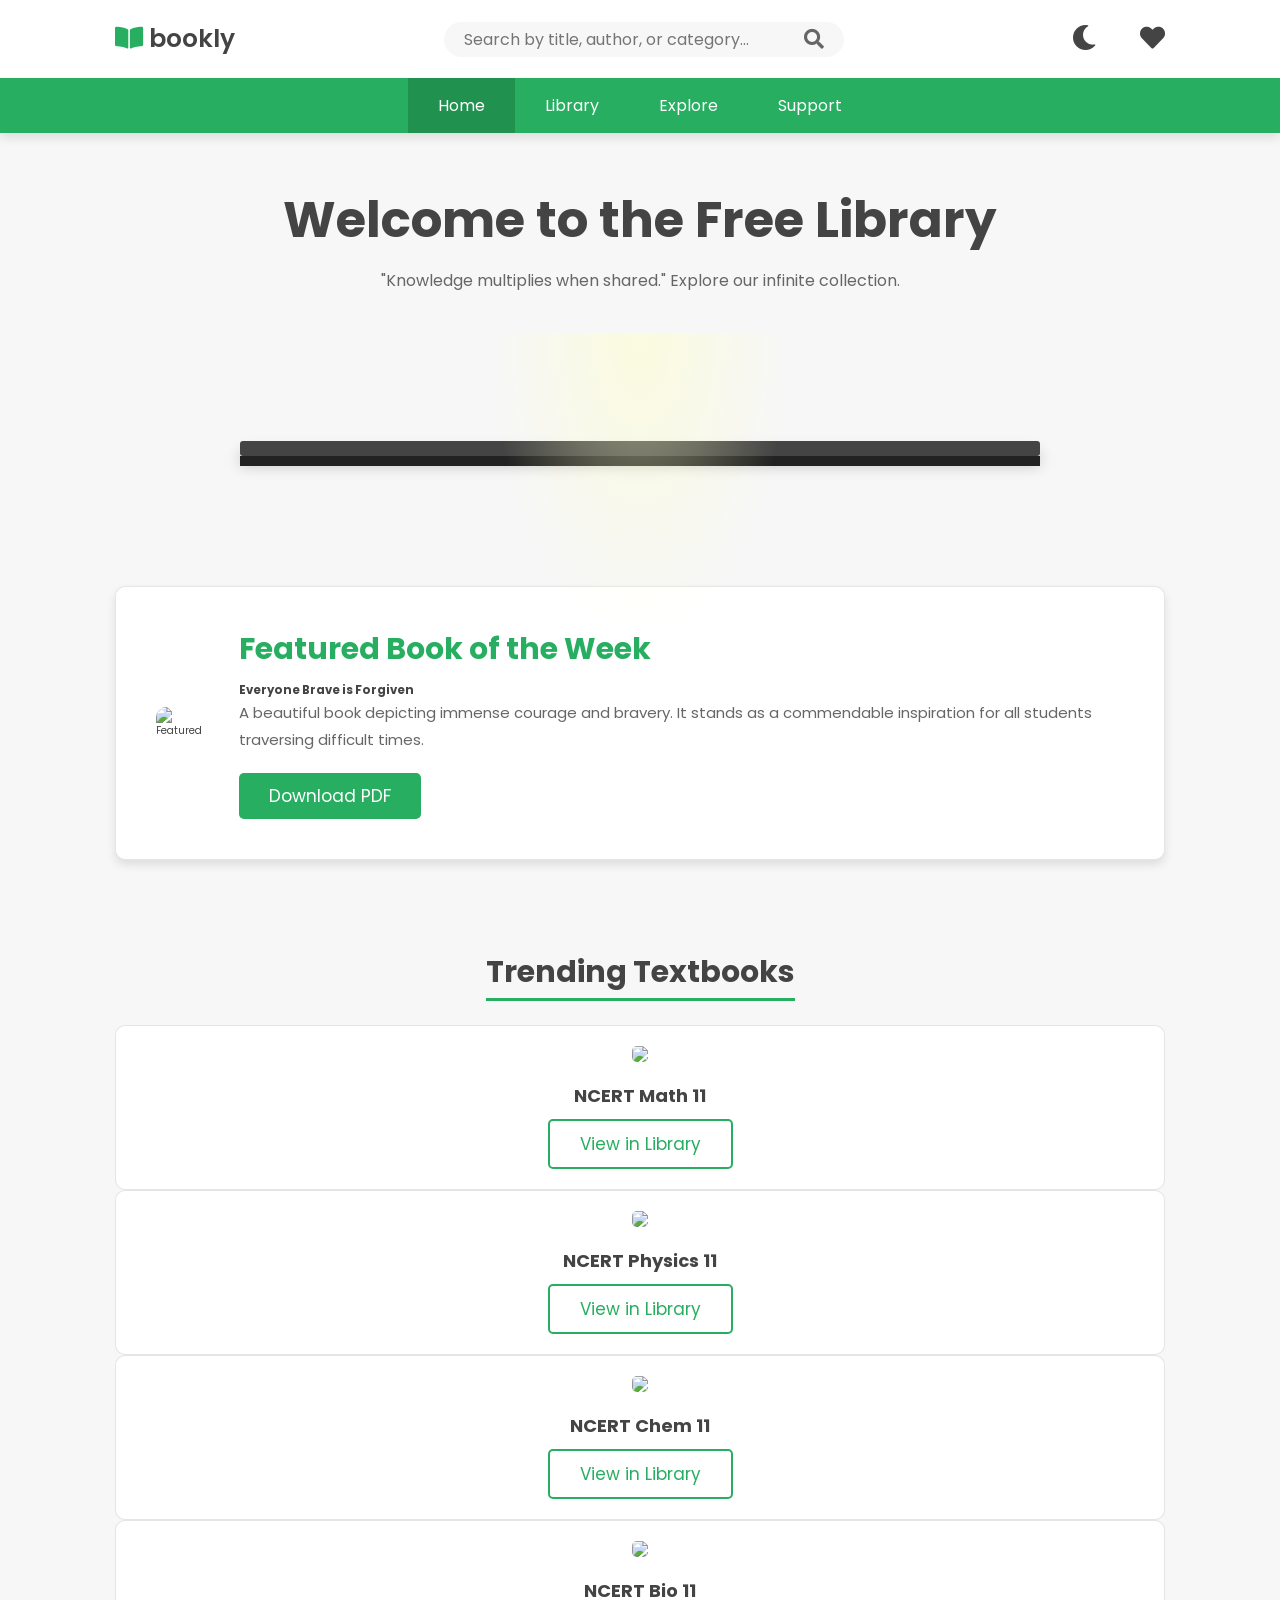
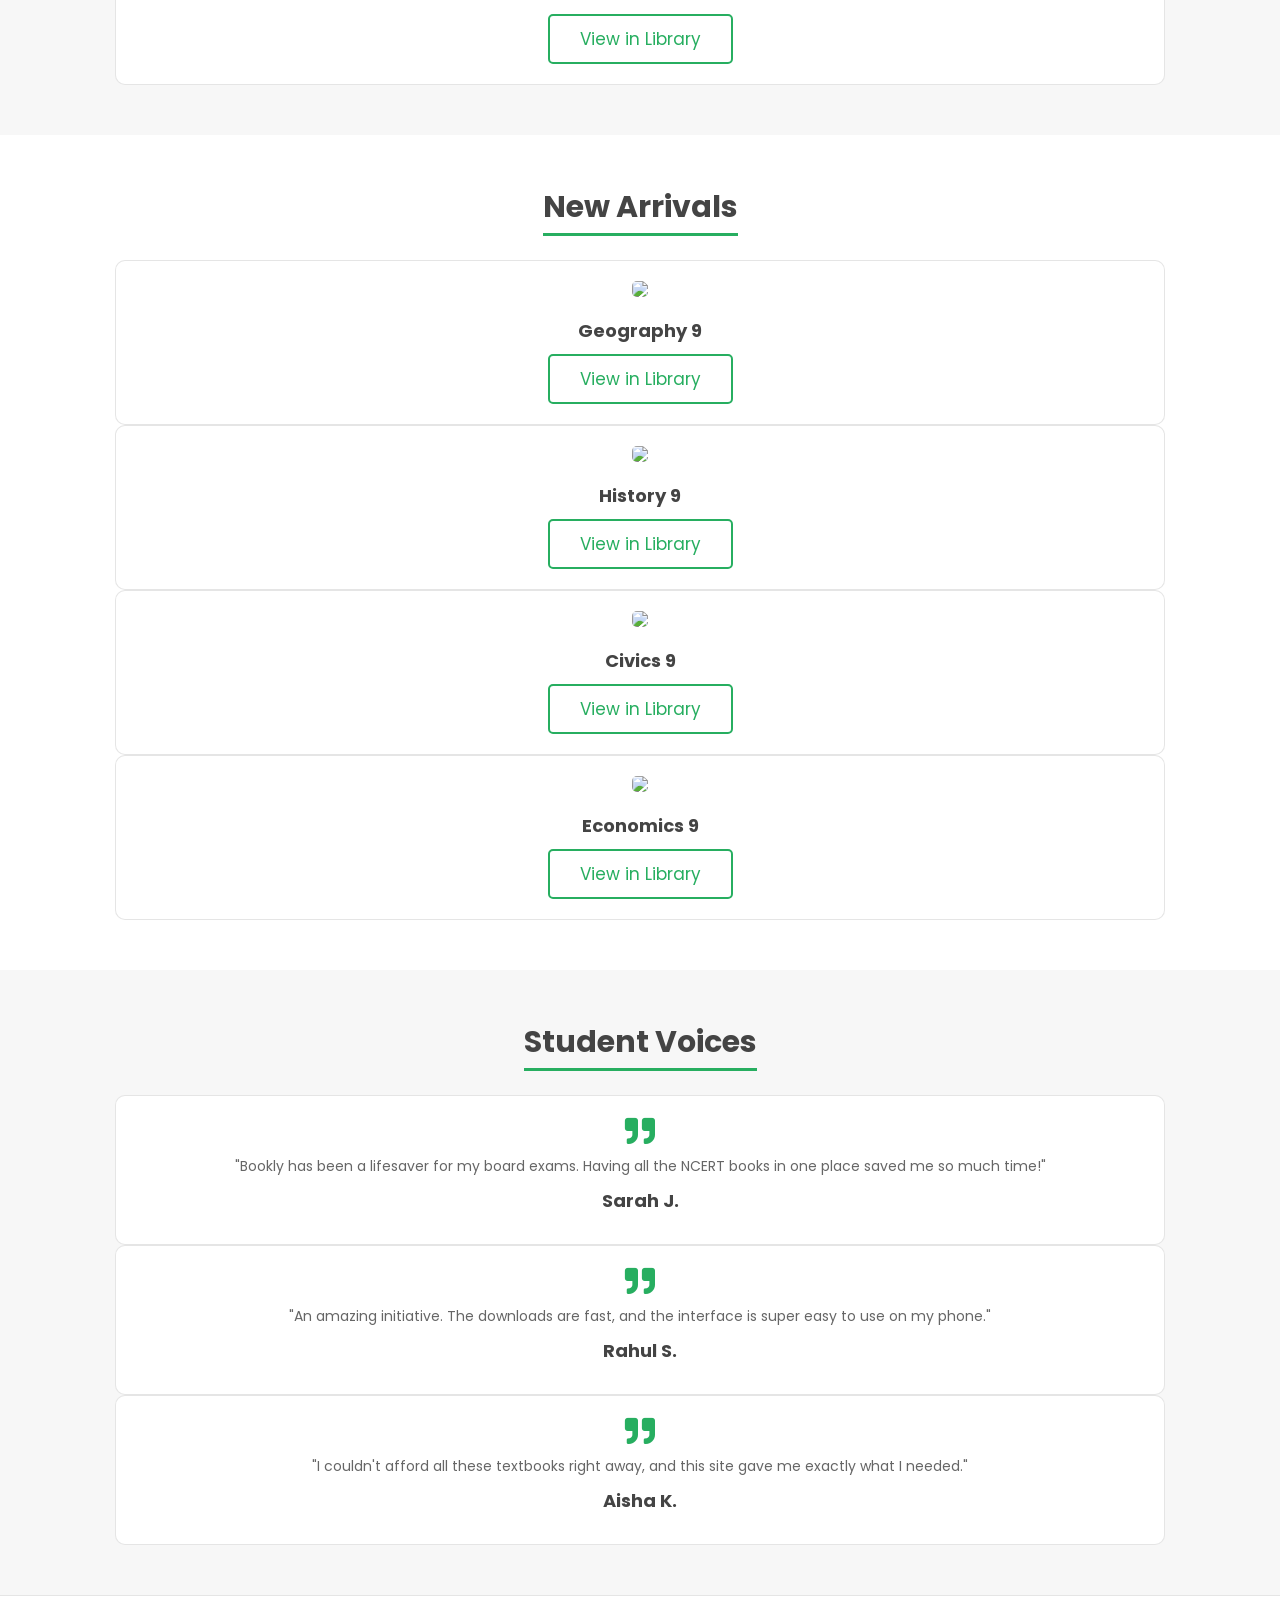
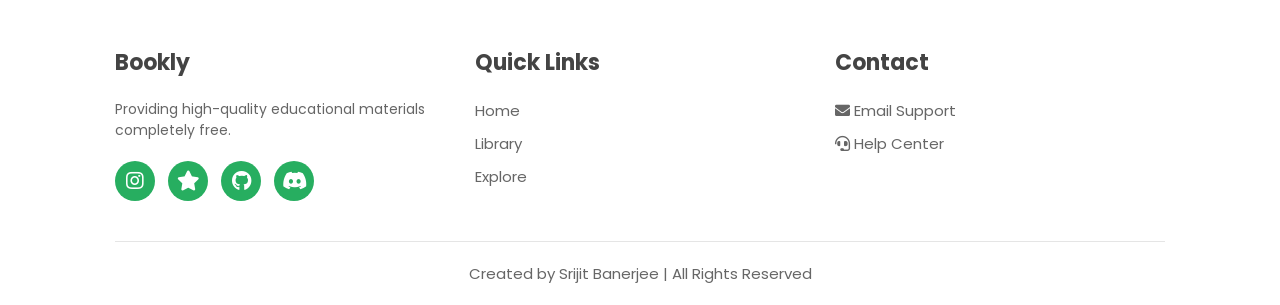
==== index.html @ 52be1560 "Implement global search engine and structural standardization and standardized the header across all" ====
<!DOCTYPE html>
<html lang="en">
<head>
    <meta charset="UTF-8">
    <meta name="viewport" content="width=device-width, initial-scale=1.0">
    <title>Bookly | Home</title>
    <link rel="stylesheet" href="https://cdnjs.cloudflare.com/ajax/libs/font-awesome/5.15.4/css/all.min.css">
    <link rel="stylesheet" href="https://unpkg.com/swiper@7/swiper-bundle.min.css" />
    <link rel="stylesheet" href="style.css">
</head>
<body>

    <div class="loader-container">
        <div class="book-loader">
            <div class="cover left"></div>
            <div class="page"></div>
            <div class="page"></div>
            <div class="page"></div>
            <div class="cover right"></div>
        </div>
    </div>

    <header class="header">
        <div class="header-1">
            <a href="index.html" class="logo"><i class="fas fa-book-open"></i> bookly</a>
            
            <form action="" class="search-form">
                <input type="search" placeholder="Search by title, author, or category..." id="search-box">
                <label for="search-box" class="fas fa-search"></label>
                <div id="search-results" class="search-results-container hidden"></div>
            </form>

            <div class="icons">
                <i class="fas fa-moon" id="theme-toggle"></i>
                <a href="library.html#favorites"><i class="fas fa-heart"></i></a>
            </div>
        </div>
        <nav class="navbar">
            <a href="index.html" class="active">Home</a>
            <a href="library.html">Library</a>
            <a href="explore.html">Explore</a>
            <a href="support.html">Support</a>
        </nav>
    </header>

    <main>
        <section class="home" style="text-align: center;">
            <h1 style="font-size: 5rem; margin-bottom: 1rem;">Welcome to the Free Library</h1>
            <p style="font-size: 1.6rem; color: var(--text-light); margin-bottom: 2rem;">"Knowledge multiplies when shared." Explore our infinite collection.</p>
            
            <div class="shelf-container">
                <div class="spotlight"></div>
                <div class="swiper hero-slider" style="padding-bottom: 10px;">
                    <div class="swiper-wrapper">
                        <div class="swiper-slide"><img src="https://placehold.co/150x220/27ae60/white?text=Top+Pick+1" alt="" style="height: 220px; box-shadow: 2px 2px 5px rgba(0,0,0,0.3);"></div>
                        <div class="swiper-slide"><img src="https://placehold.co/150x220/219150/white?text=Top+Pick+2" alt="" style="height: 220px; box-shadow: 2px 2px 5px rgba(0,0,0,0.3);"></div>
                        <div class="swiper-slide"><img src="https://placehold.co/150x220/27ae60/white?text=Top+Pick+3" alt="" style="height: 220px; box-shadow: 2px 2px 5px rgba(0,0,0,0.3);"></div>
                    </div>
                </div>
                <div class="shelf"></div>
            </div>
        </section>

        <div class="featured-widget">
            <img src="https://placehold.co/300x450/444/fff?text=Everyone+Brave" alt="Featured">
            <div class="featured-content">
                <h2>Featured Book of the Week</h2>
                <h3>Everyone Brave is Forgiven</h3>
                <p>A beautiful book depicting immense courage and bravery. It stands as a commendable inspiration for all students traversing difficult times.</p>
                <a href="#" class="btn" download>Download PDF</a>
            </div>
        </div>

        <section>
            <h2 class="heading"><span>Trending Textbooks</span></h2>
            <div class="swiper trending-slider"><div class="swiper-wrapper">
                <div class="swiper-slide book-card"><img src="https://placehold.co/200x300/eee/333?text=Math+11"><h3>NCERT Math 11</h3><a href="library.html" class="btn outline">View in Library</a></div>
                <div class="swiper-slide book-card"><img src="https://placehold.co/200x300/eee/333?text=Physics+11"><h3>NCERT Physics 11</h3><a href="library.html" class="btn outline">View in Library</a></div>
                <div class="swiper-slide book-card"><img src="https://placehold.co/200x300/eee/333?text=Chem+11"><h3>NCERT Chem 11</h3><a href="library.html" class="btn outline">View in Library</a></div>
                <div class="swiper-slide book-card"><img src="https://placehold.co/200x300/eee/333?text=Bio+11"><h3>NCERT Bio 11</h3><a href="library.html" class="btn outline">View in Library</a></div>
            </div></div>
        </section>

        <section style="background: var(--card-bg);">
            <h2 class="heading"><span>New Arrivals</span></h2>
            <div class="swiper arrivals-slider"><div class="swiper-wrapper">
                <div class="swiper-slide book-card"><img src="https://placehold.co/200x300/eee/333?text=Geo+9"><h3>Geography 9</h3><a href="library.html" class="btn outline">View in Library</a></div>
                <div class="swiper-slide book-card"><img src="https://placehold.co/200x300/eee/333?text=Hist+9"><h3>History 9</h3><a href="library.html" class="btn outline">View in Library</a></div>
                <div class="swiper-slide book-card"><img src="https://placehold.co/200x300/eee/333?text=Civics+9"><h3>Civics 9</h3><a href="library.html" class="btn outline">View in Library</a></div>
                <div class="swiper-slide book-card"><img src="https://placehold.co/200x300/eee/333?text=Econ+9"><h3>Economics 9</h3><a href="library.html" class="btn outline">View in Library</a></div>
            </div></div>
        </section>

        <section>
            <h2 class="heading"><span>Student Voices</span></h2>
            <div class="swiper reviews-slider"><div class="swiper-wrapper">
                <div class="swiper-slide book-card">
                    <i class="fas fa-quote-right" style="font-size: 3rem; color: var(--green); margin-bottom: 1rem;"></i>
                    <p style="font-size: 1.4rem; color: var(--text-light); margin-bottom: 1rem;">"Bookly has been a lifesaver for my board exams. Having all the NCERT books in one place saved me so much time!"</p>
                    <h3>Sarah J.</h3>
                </div>
                <div class="swiper-slide book-card">
                    <i class="fas fa-quote-right" style="font-size: 3rem; color: var(--green); margin-bottom: 1rem;"></i>
                    <p style="font-size: 1.4rem; color: var(--text-light); margin-bottom: 1rem;">"An amazing initiative. The downloads are fast, and the interface is super easy to use on my phone."</p>
                    <h3>Rahul S.</h3>
                </div>
                <div class="swiper-slide book-card">
                    <i class="fas fa-quote-right" style="font-size: 3rem; color: var(--green); margin-bottom: 1rem;"></i>
                    <p style="font-size: 1.4rem; color: var(--text-light); margin-bottom: 1rem;">"I couldn't afford all these textbooks right away, and this site gave me exactly what I needed."</p>
                    <h3>Aisha K.</h3>
                </div>
            </div></div>
        </section>
    </main>

    <div id="book-modal" class="modal-overlay hidden">
        <div class="modal-content">
            <span class="close-btn" id="close-modal">&times;</span>
            <div class="modal-body">
                <img id="modal-img" src="" alt="Book Cover">
                <div class="modal-info">
                    <h2 id="modal-title">Book Title</h2>
                    <p class="author-line">By <span id="modal-author"></span> &bull; <span id="modal-pages"></span> Pages</p>
                    <p id="modal-desc" class="description"></p>
                    <div class="modal-actions">
                        <a href="#" id="modal-read-btn" class="btn" target="_blank"><i class="fas fa-book-reader"></i> Read Online</a>
                        <a href="#" id="modal-download-btn" class="btn outline" download><i class="fas fa-download"></i> Download</a>
                    </div>
                </div>
            </div>
        </div>
    </div>

    <footer class="footer">
        <div class="box-container">
            <div class="box">
                <h3>Bookly</h3>
                <p style="font-size: 1.4rem; color: var(--text-light); margin-bottom: 2rem;">Providing high-quality educational materials completely free.</p>
                <div class="social-icons">
                    <a href="#"><i class="fab fa-instagram"></i></a>
                    <a href="#" title="Stardance"><i class="fas fa-star"></i></a>
                    <a href="#"><i class="fab fa-github"></i></a>
                    <a href="#"><i class="fab fa-discord"></i></a>
                </div>
            </div>
            <div class="box">
                <h3>Quick Links</h3>
                <a href="index.html">Home</a>
                <a href="library.html">Library</a>
                <a href="explore.html">Explore</a>
            </div>
            <div class="box">
                <h3>Contact</h3>
                <a href="mailto:thisissrijitbanerjee@gmail.com"><i class="fas fa-envelope"></i> Email Support</a>
                <a href="support.html"><i class="fas fa-headset"></i> Help Center</a>
            </div>
        </div>
        <div class="credit">Created by Srijit Banerjee | All Rights Reserved</div>
    </footer>

    <script src="https://unpkg.com/swiper@7/swiper-bundle.min.js"></script>
    <script src="script.js"></script>
</body>
</html>
---- style.css ----
@import url('https://fonts.googleapis.com/css2?family=Poppins:wght@300;400;500;600&display=swap');

:root {
    --green: #27ae60; --dark-green: #219150; --bg-color: #f7f7f7;
    --text-main: #444; --text-light: #666; --card-bg: #fff;
    --border: 1px solid rgba(0,0,0,0.1); --shadow: 0 .5rem 1rem rgba(0,0,0,0.1);
}

body.dark-mode {
    --bg-color: #1a1a1a; --text-main: #f1f1f1; --text-light: #bbb;
    --card-bg: #2a2a2a; --border: 1px solid rgba(255,255,255,0.1); --shadow: 0 .5rem 1rem rgba(0,0,0,0.3);
}

* { margin: 0; padding: 0; box-sizing: border-box; font-family: 'Poppins', sans-serif; text-decoration: none; transition: background-color 0.3s, color 0.3s; }
html { font-size: 62.5%; scroll-behavior: smooth; }
body { background: var(--bg-color); color: var(--text-main); display: flex; flex-direction: column; min-height: 100vh; }
section { padding: 5rem 9%; } main { flex: 1; }
.heading { text-align: center; margin-bottom: 3rem; }
.heading span { font-size: 3rem; color: var(--text-main); border-bottom: 3px solid var(--green); padding-bottom: 0.5rem; }
.btn { display: inline-block; padding: 1rem 3rem; border-radius: 0.5rem; color: #fff; background: var(--green); font-size: 1.7rem; cursor: pointer; border: none; }
.btn:hover { background: var(--dark-green); }

/* Header */
.header { background: var(--card-bg); box-shadow: var(--shadow); position: sticky; top: 0; z-index: 1000; }
.header-1 { display: flex; justify-content: space-between; align-items: center; padding: 2rem 9%; }
.logo { font-size: 2.5rem; font-weight: 600; color: var(--text-main); }
.logo i { color: var(--green); }
.search-form { display: flex; align-items: center; background: var(--bg-color); border-radius: 5rem; padding: 0.5rem 2rem; width: 40rem; position: relative; }
.search-form input { background: transparent; border: none; font-size: 1.6rem; width: 100%; outline: none; color: var(--text-main); }
.search-form label { font-size: 2rem; color: var(--text-light); cursor: pointer; }
.icons i, .icons a { font-size: 2.5rem; color: var(--text-main); margin-left: 2rem; cursor: pointer; }
.icons i:hover, .icons a:hover { color: var(--green); }
.navbar { display: flex; justify-content: center; background: var(--green); }
.navbar a { color: #fff; font-size: 1.6rem; padding: 1.5rem 3rem; }
.navbar a:hover, .navbar a.active { background: var(--dark-green); }

/* --- NEW: Live Search Dropdown --- */
.search-results-container { position: absolute; top: 120%; left: 0; width: 100%; background: var(--card-bg); border-radius: 1rem; box-shadow: var(--shadow); max-height: 350px; overflow-y: auto; z-index: 1001; border: var(--border); }
.search-results-container.hidden { display: none; }
.search-item { padding: 1.5rem; border-bottom: var(--border); display: flex; align-items: center; gap: 1.5rem; cursor: pointer; }
.search-item:last-child { border-bottom: none; }
.search-item:hover { background: var(--bg-color); }
.search-item img { width: 40px; height: 60px; object-fit: cover; border-radius: 0.5rem; }
.search-item h4 { font-size: 1.4rem; color: var(--text-main); margin-bottom: 0.2rem; }
.search-item p { font-size: 1.2rem; color: var(--text-light); }

/* Hero & General Components */
.shelf-container { position: relative; margin: 4rem auto; max-width: 800px; padding-top: 5rem;}
.spotlight { position: absolute; top: 0; left: 50%; transform: translateX(-50%); width: 300px; height: 300px; background: radial-gradient(ellipse at top, rgba(255, 255, 200, 0.5) 0%, transparent 70%); pointer-events: none; z-index: 10; }
body.dark-mode .spotlight { background: radial-gradient(ellipse at top, rgba(255, 255, 200, 0.15) 0%, transparent 70%); }
.shelf { border-bottom: 15px solid #444; border-radius: 3px; position: relative; box-shadow: 0 10px 15px rgba(0,0,0,0.2); }
.shelf::before { content: ''; position: absolute; top: 15px; left: 0; width: 100%; height: 10px; background: #222; }
.book-grid { display: grid; grid-template-columns: repeat(auto-fit, minmax(25rem, 1fr)); gap: 2rem; }
.book-card { background: var(--card-bg); border-radius: 1rem; padding: 2rem; text-align: center; border: var(--border); position: relative; }
.book-card:hover { transform: translateY(-5px); box-shadow: var(--shadow); }
.book-card img { height: 20rem; object-fit: cover; margin-bottom: 1.5rem; border-radius: 0.5rem; }
.book-card h3 { font-size: 1.8rem; color: var(--text-main); margin-bottom: 1rem; }
.fav-btn { position: absolute; top: 1.5rem; right: 1.5rem; font-size: 2rem; color: #ccc; cursor: pointer; background: var(--card-bg); padding: 0.5rem; border-radius: 50%; z-index: 5; }
.fav-btn.active { color: #e74c3c; }
.filter-menu { display: flex; justify-content: center; gap: 1rem; margin-bottom: 3rem; flex-wrap: wrap; }
.filter-btn { background: var(--card-bg); border: var(--border); padding: 1rem 2rem; font-size: 1.5rem; color: var(--text-main); cursor: pointer; border-radius: 5rem; }
.filter-btn.active, .filter-btn:hover { background: var(--green); color: #fff; }
.featured-widget { display: flex; align-items: center; gap: 3rem; background: var(--card-bg); border: var(--border); border-radius: 1rem; padding: 4rem; margin: 4rem 9%; box-shadow: var(--shadow); }
.featured-widget img { max-width: 300px; border-radius: 1rem; }
.featured-content h2 { font-size: 3rem; color: var(--green); margin-bottom: 1rem; }
.featured-content p { font-size: 1.5rem; color: var(--text-light); line-height: 1.8; margin-bottom: 2rem; }

/* Book Modal UI */
.modal-overlay { position: fixed; inset: 0; background: rgba(0,0,0,0.7); display: flex; justify-content: center; align-items: center; z-index: 2000; opacity: 1; transition: opacity 0.3s ease; backdrop-filter: blur(5px); }
.modal-overlay.hidden { opacity: 0; pointer-events: none; }
.modal-content { background: var(--card-bg); border-radius: 1.5rem; width: 90%; max-width: 800px; position: relative; padding: 4rem; transform: translateY(0); transition: transform 0.3s ease; box-shadow: 0 20px 40px rgba(0,0,0,0.3); }
.modal-overlay.hidden .modal-content { transform: translateY(30px); }
.close-btn { position: absolute; top: 1.5rem; right: 2.5rem; font-size: 3.5rem; color: var(--text-light); cursor: pointer; transition: 0.2s; }
.close-btn:hover { color: #e74c3c; transform: scale(1.1); }
.modal-body { display: flex; gap: 4rem; align-items: flex-start; flex-wrap: wrap; }
.modal-body img { width: 250px; border-radius: 1rem; box-shadow: var(--shadow); }
.modal-info { flex: 1; min-width: 300px; }
.modal-info h2 { font-size: 3rem; color: var(--text-main); margin-bottom: 0.5rem; }
.modal-info .author-line { font-size: 1.4rem; color: var(--green); font-weight: 500; margin-bottom: 2rem; }
.modal-info .description { font-size: 1.5rem; color: var(--text-light); line-height: 1.8; margin-bottom: 3rem; }
.modal-actions { display: flex; gap: 1.5rem; flex-wrap: wrap; }
.btn.outline { background: transparent; border: 2px solid var(--green); color: var(--green); }
.btn.outline:hover { background: var(--green); color: #fff; }

/* Footer */
.footer { background: var(--card-bg); border-top: var(--border); padding: 5rem 9% 2rem; margin-top: auto; }
.footer .box-container { display: grid; grid-template-columns: repeat(auto-fit, minmax(25rem, 1fr)); gap: 3rem; }
.footer h3 { font-size: 2.2rem; color: var(--text-main); margin-bottom: 2rem; }
.footer a { display: block; font-size: 1.5rem; color: var(--text-light); margin-bottom: 1rem; }
.footer a:hover { color: var(--green); padding-left: 1rem; }
.social-icons a { display: inline-block; font-size: 2rem; color: #fff; background: var(--green); width: 4rem; height: 4rem; line-height: 4rem; text-align: center; border-radius: 50%; margin-right: 1rem; }
.social-icons a:hover { background: var(--dark-green); transform: scale(1.1); }
.credit { text-align: center; font-size: 1.5rem; color: var(--text-light); border-top: var(--border); padding-top: 2rem; margin-top: 3rem; }

/* Loader */
.loader-container { position: fixed; inset: 0; background: var(--bg-color); display: flex; justify-content: center; align-items: center; z-index: 10000; transition: opacity 0.5s ease; }
.loader-container.hidden { opacity: 0; pointer-events: none; }
.book-loader { width: 80px; height: 60px; position: relative; perspective: 400px; }
.book-loader .cover { position: absolute; width: 50%; height: 100%; background: var(--green); border-radius: 2px; }
.book-loader .cover.left { left: 0; }
.book-loader .cover.right { right: 0; }
.book-loader .page { position: absolute; right: 50%; width: 50%; height: 96%; top: 2%; background: #fff; border: 1px solid #ddd; transform-origin: right; border-radius: 2px; animation: shuffle 1.5s infinite linear; }
.book-loader .page:nth-child(3) { animation-delay: 0.2s; }
.book-loader .page:nth-child(4) { animation-delay: 0.4s; }
.book-loader .page:nth-child(5) { animation-delay: 0.6s; }
@keyframes shuffle { 0% { transform: rotateY(0deg); z-index: 10; } 100% { transform: rotateY(-180deg); z-index: 1; } }
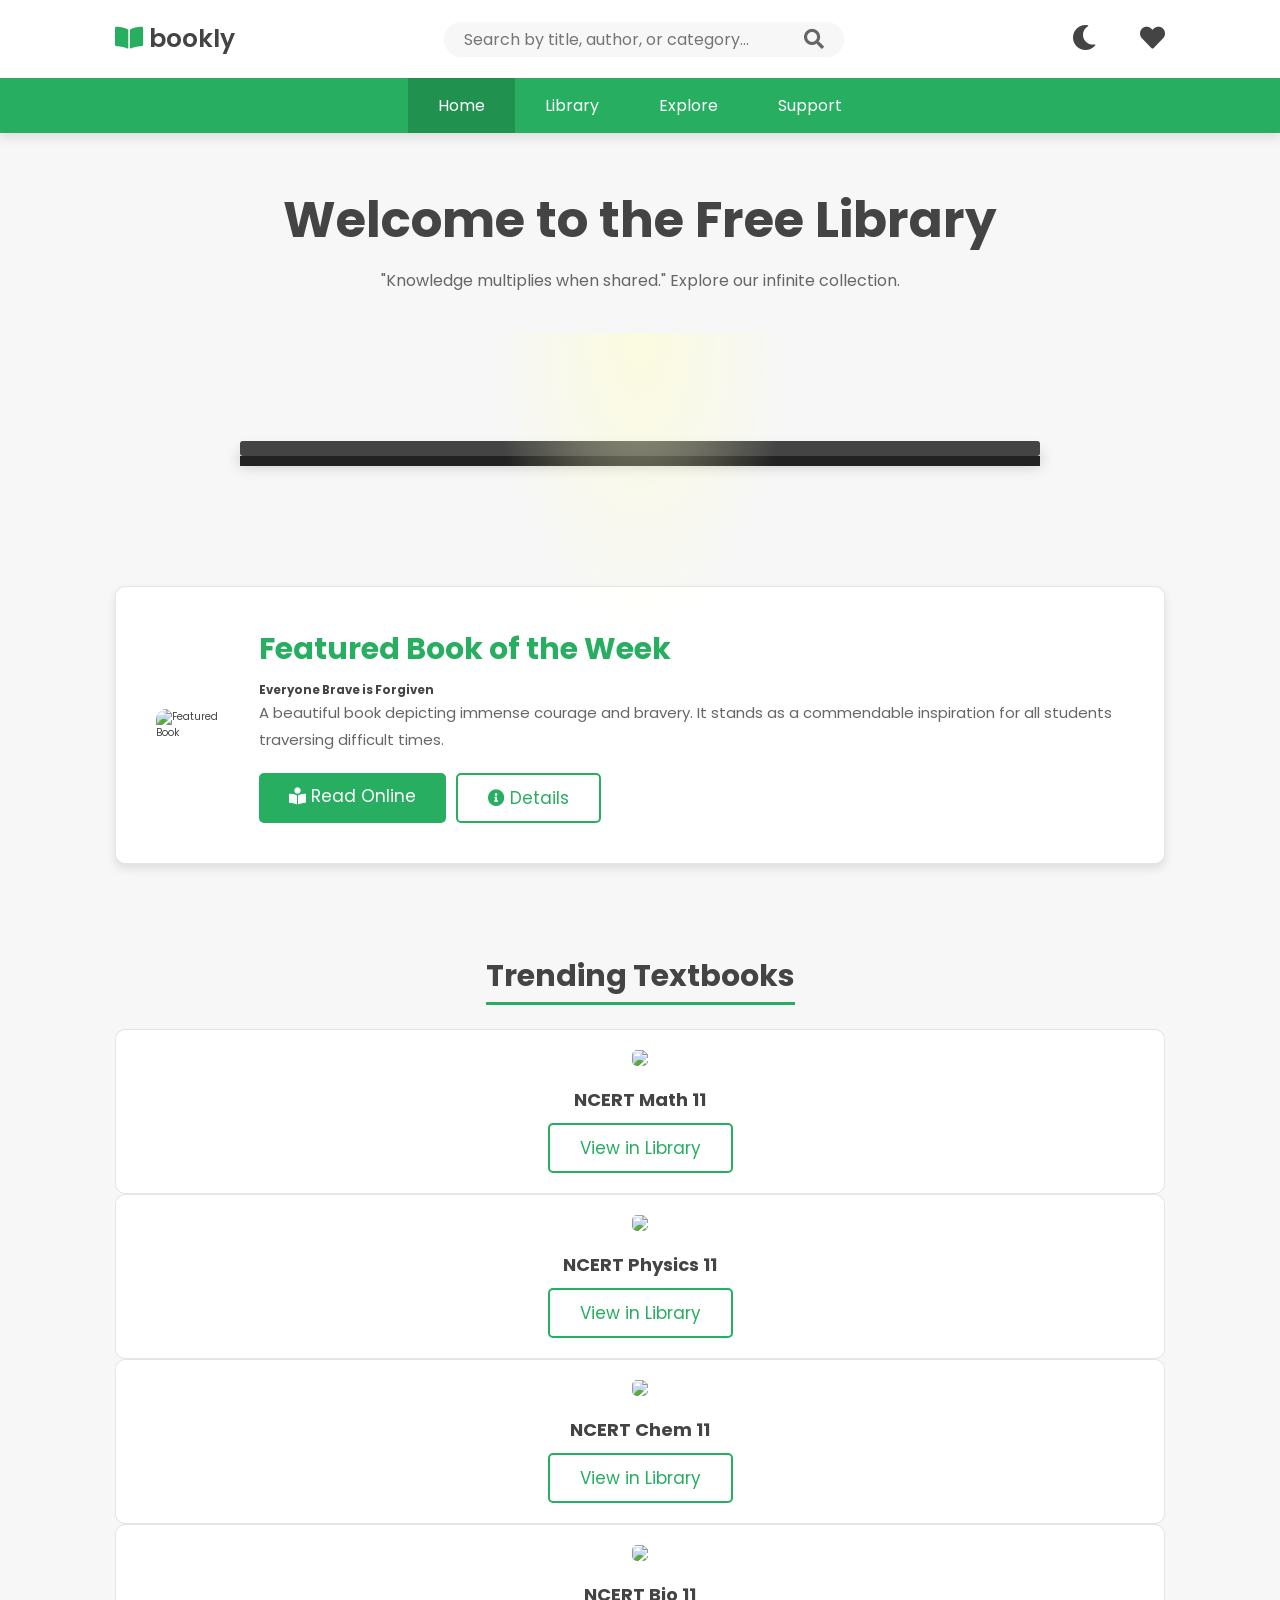
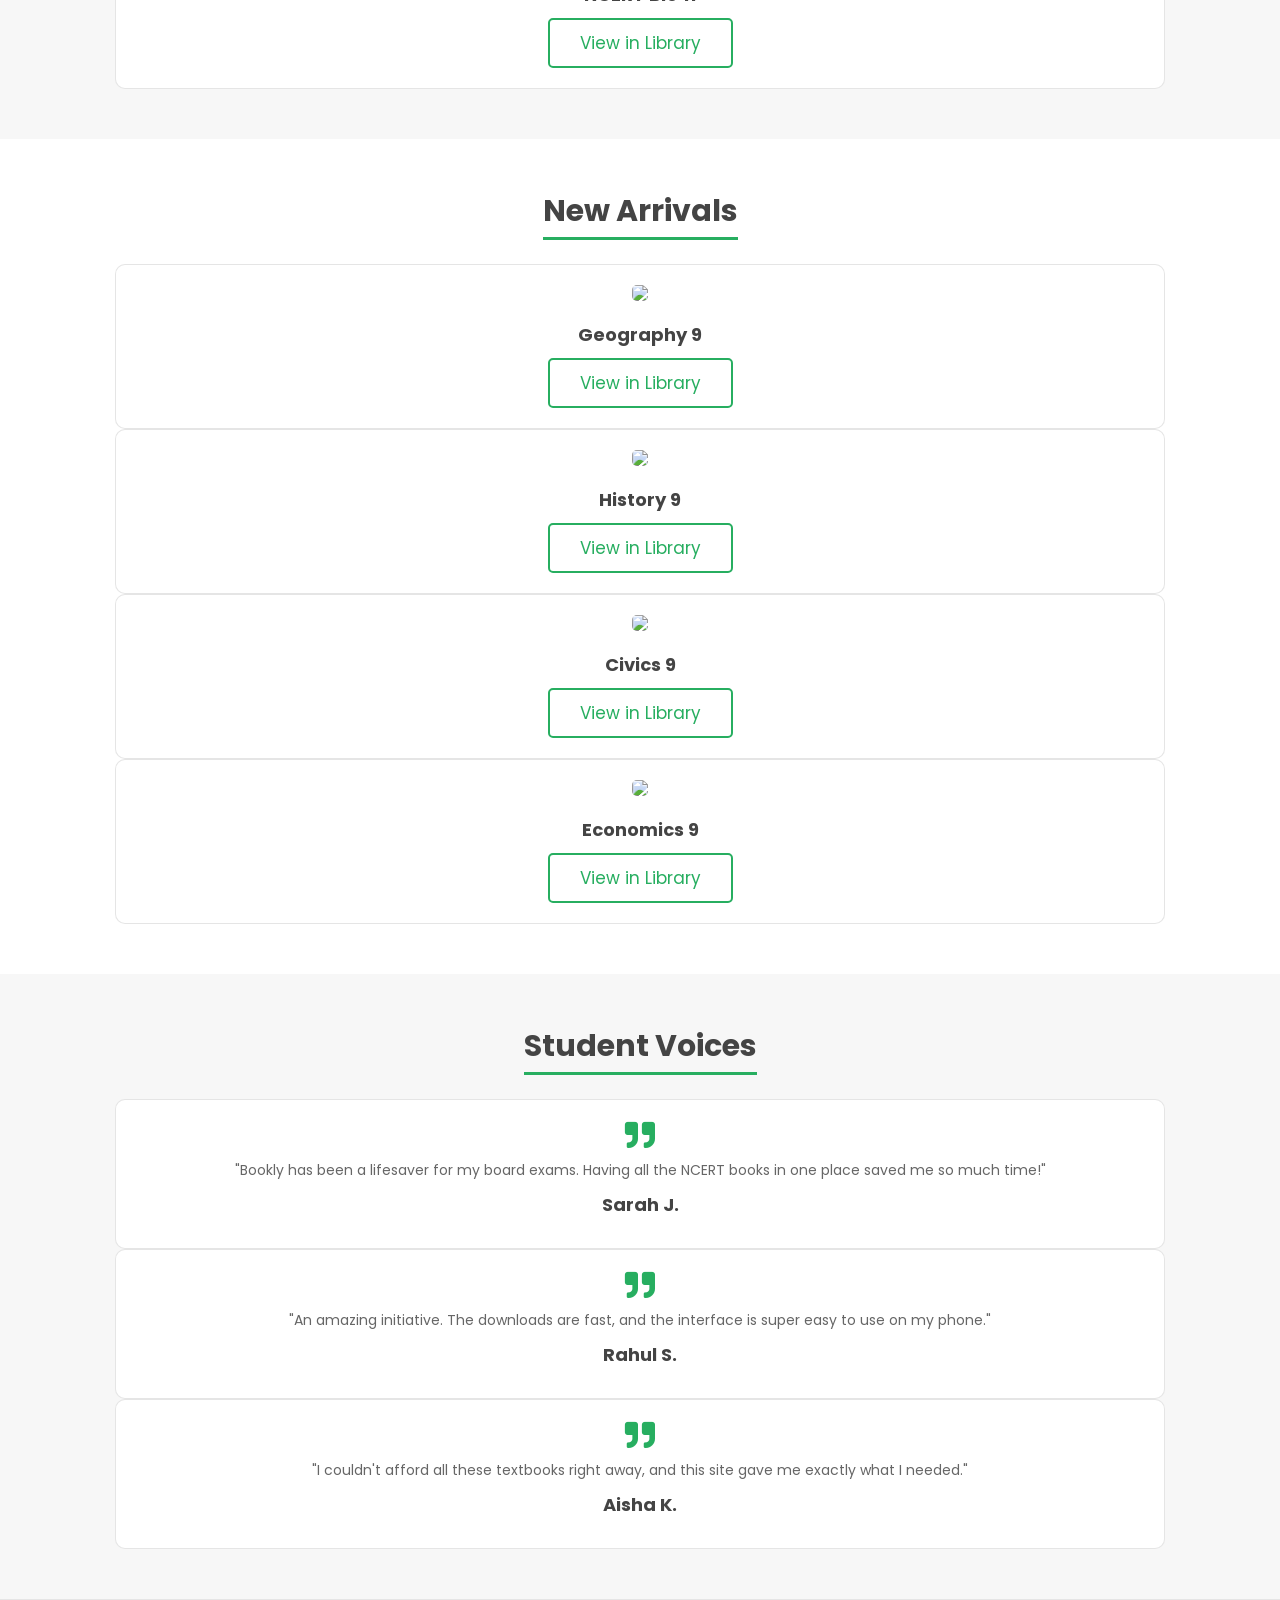
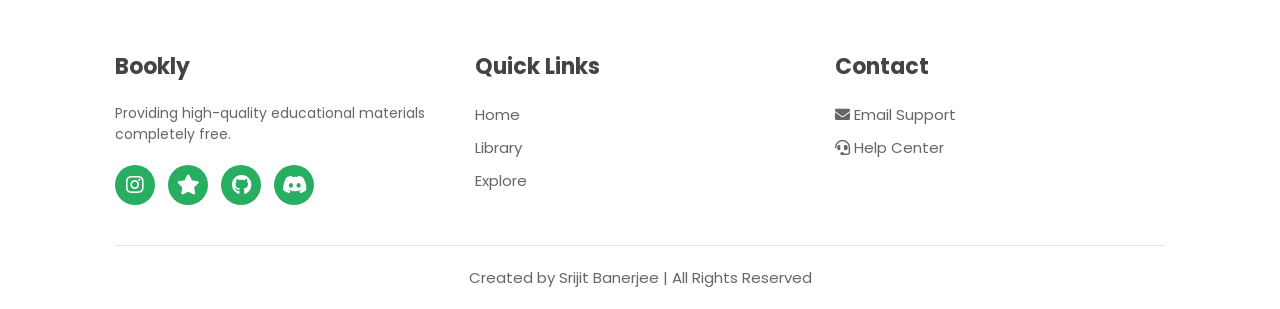
==== commit 94e0c2d4: "Automate 'Book of the Week' rotation, Replaced hardcoded featured widget in index.html with a dynami" ====
--- a/index.html
+++ b/index.html
@@ -61,15 +61,8 @@
             </div>
         </section>
 
-        <div class="featured-widget">
-            <img src="https://placehold.co/300x450/444/fff?text=Everyone+Brave" alt="Featured">
-            <div class="featured-content">
-                <h2>Featured Book of the Week</h2>
-                <h3>Everyone Brave is Forgiven</h3>
-                <p>A beautiful book depicting immense courage and bravery. It stands as a commendable inspiration for all students traversing difficult times.</p>
-                <a href="#" class="btn" download>Download PDF</a>
+        <div class="featured-widget" id="featured-book-container">
             </div>
-        </div>
 
         <section>
             <h2 class="heading"><span>Trending Textbooks</span></h2>
@@ -115,17 +108,30 @@
 
     <div id="book-modal" class="modal-overlay hidden">
         <div class="modal-content">
-            <span class="close-btn" id="close-modal">&times;</span>
+            <span class="close-btn" id="close-modal">×</span>
             <div class="modal-body">
                 <img id="modal-img" src="" alt="Book Cover">
                 <div class="modal-info">
                     <h2 id="modal-title">Book Title</h2>
-                    <p class="author-line">By <span id="modal-author"></span> &bull; <span id="modal-pages"></span> Pages</p>
+                    <p class="author-line">By <span id="modal-author"></span> • <span id="modal-pages"></span> Pages</p>
                     <p id="modal-desc" class="description"></p>
+                    
                     <div class="modal-actions">
                         <a href="#" id="modal-read-btn" class="btn" target="_blank"><i class="fas fa-book-reader"></i> Read Online</a>
                         <a href="#" id="modal-download-btn" class="btn outline" download><i class="fas fa-download"></i> Download</a>
                     </div>
+
+                    <div class="playlist-controls" style="margin-top: 2.5rem; padding-top: 2rem; border-top: var(--border);">
+                        <p style="font-size: 1.4rem; color: var(--text-main); margin-bottom: 1rem; font-weight: 500;">Save to Collection:</p>
+                        <div style="display: flex; gap: 1rem; flex-wrap: wrap; align-items: center;">
+                            <select id="playlist-select" style="padding: 1rem; border: var(--border); border-radius: .5rem; background: var(--bg-color); color: var(--text-main); outline: none; flex: 1; min-width: 130px; font-size: 1.4rem;">
+                                </select>
+                            <input type="text" id="new-playlist-input" placeholder="Or type new folder name..." style="padding: 1rem; border: var(--border); border-radius: .5rem; background: var(--bg-color); color: var(--text-main); outline: none; flex: 1.5; min-width: 180px; font-size: 1.4rem;">
+                            <button id="save-playlist-btn" class="btn outline" style="padding: 1rem 2rem; font-size: 1.5rem;"><i class="fas fa-plus"></i> Add</button>
+                        </div>
+                        <p id="playlist-msg" style="font-size: 1.3rem; color: var(--green); margin-top: 1rem; display: none;">Successfully saved!</p>
+                    </div>
+
                 </div>
             </div>
         </div>
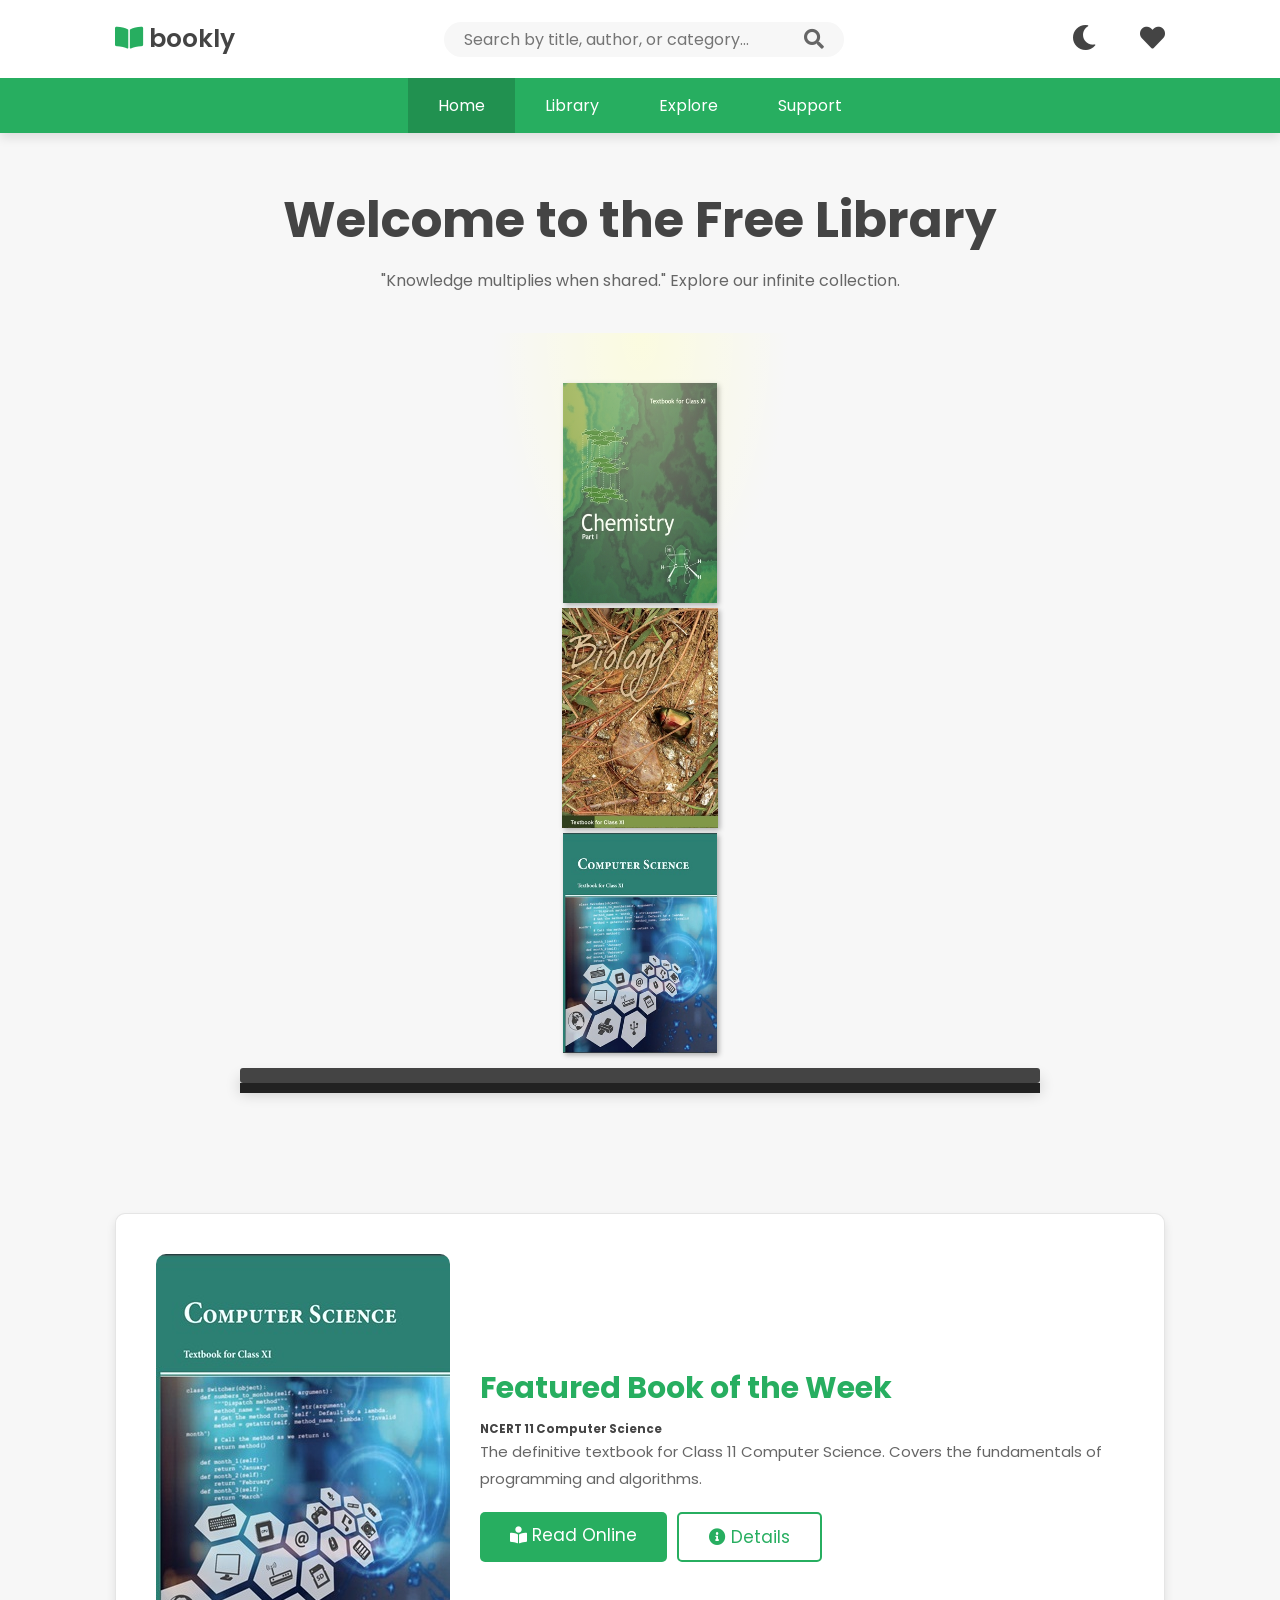
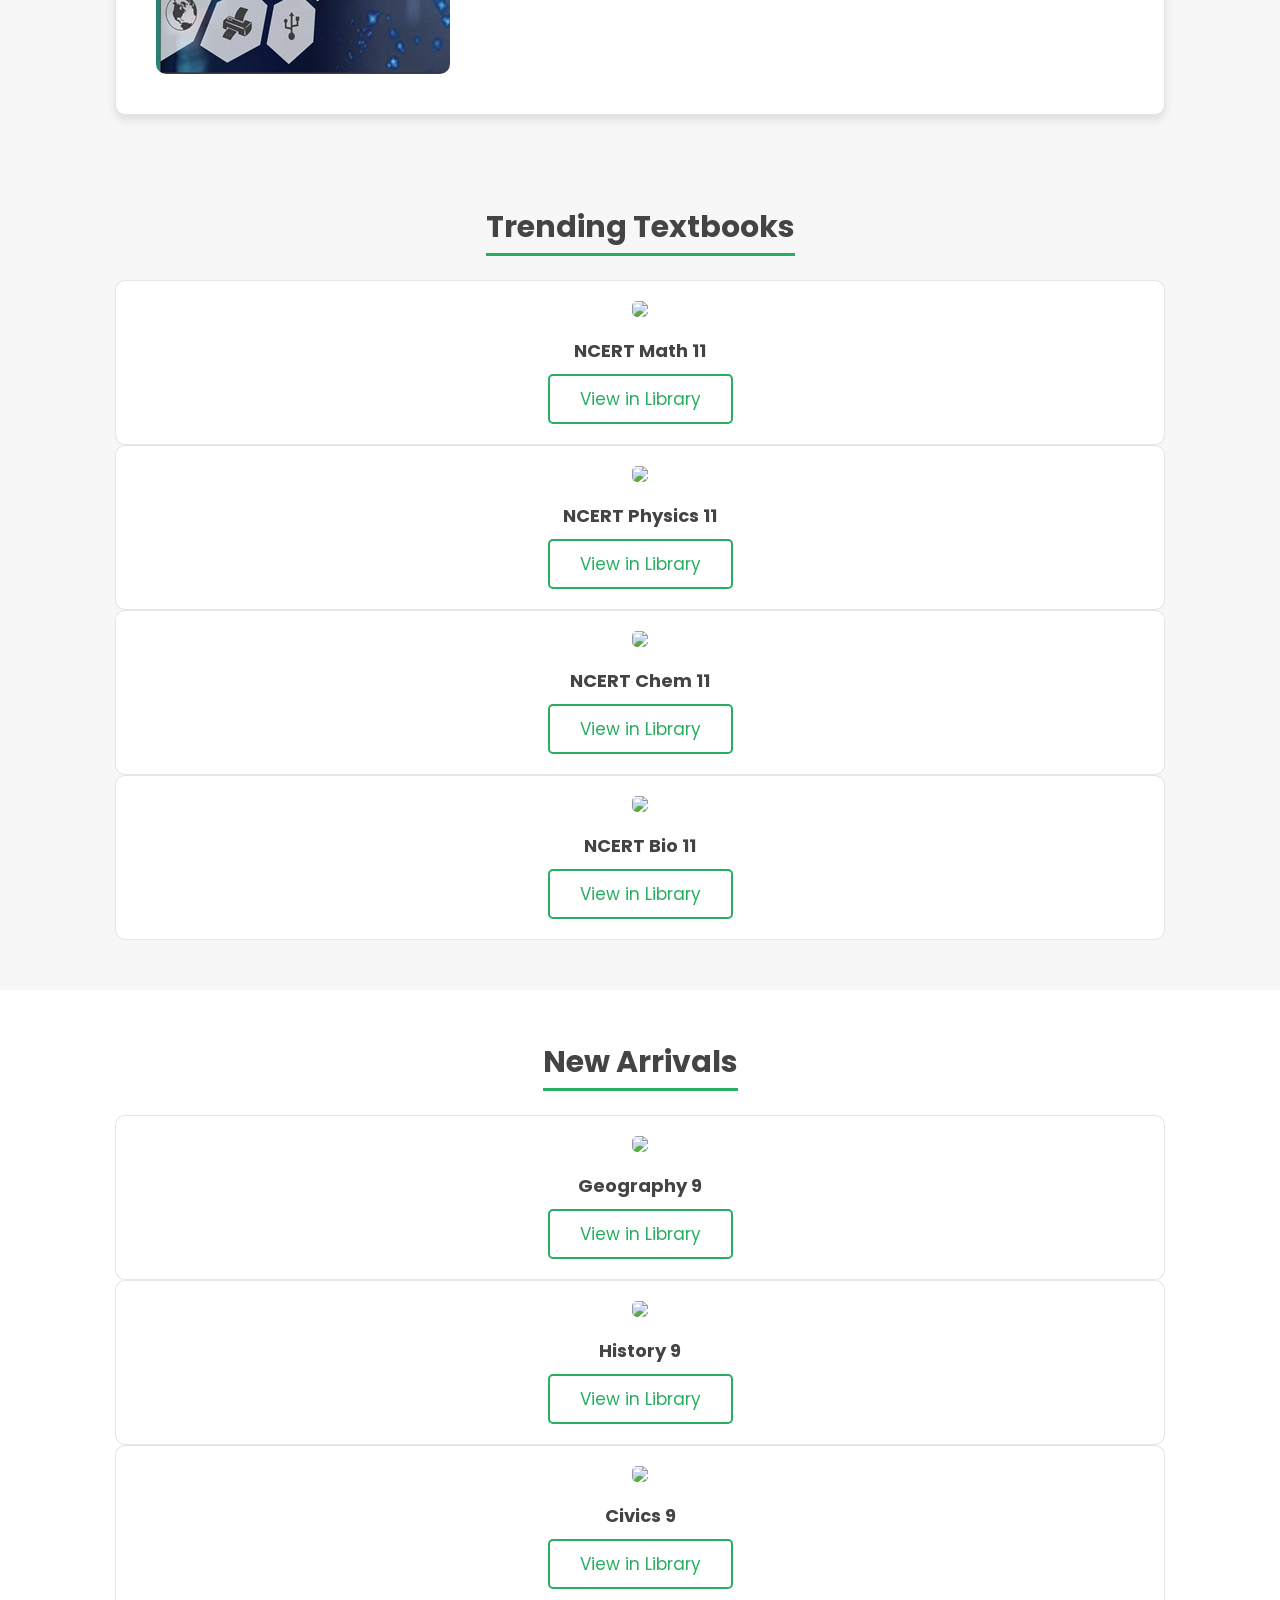
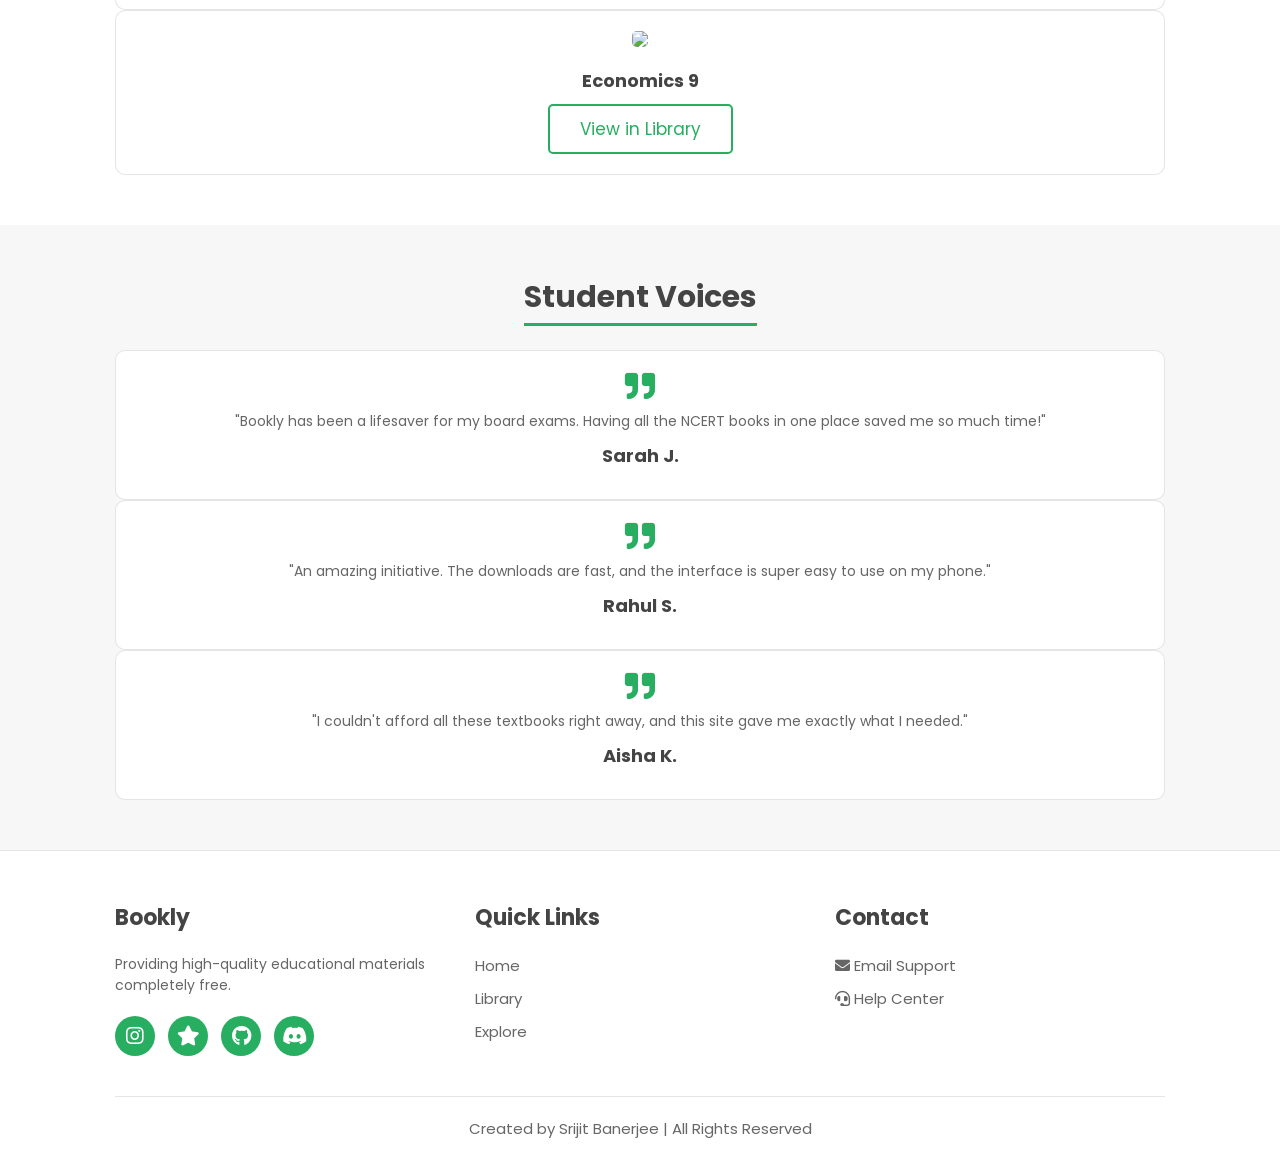
==== commit d71643bf: "Added quite a few actual textbooks replacing the dummy ones, manually, more to come" ====
--- a/index.html
+++ b/index.html
@@ -3,7 +3,10 @@
 <head>
     <meta charset="UTF-8">
     <meta name="viewport" content="width=device-width, initial-scale=1.0">
-    <title>Bookly | Home</title>
+    <title>Bookly</title>
+
+    <link rel="icon" type="image/x-icon" href="image/favicon.ico">
+
     <link rel="stylesheet" href="https://cdnjs.cloudflare.com/ajax/libs/font-awesome/5.15.4/css/all.min.css">
     <link rel="stylesheet" href="https://unpkg.com/swiper@7/swiper-bundle.min.css" />
     <link rel="stylesheet" href="style.css">
@@ -52,9 +55,9 @@
                 <div class="spotlight"></div>
                 <div class="swiper hero-slider" style="padding-bottom: 10px;">
                     <div class="swiper-wrapper">
-                        <div class="swiper-slide"><img src="https://placehold.co/150x220/27ae60/white?text=Top+Pick+1" alt="" style="height: 220px; box-shadow: 2px 2px 5px rgba(0,0,0,0.3);"></div>
-                        <div class="swiper-slide"><img src="https://placehold.co/150x220/219150/white?text=Top+Pick+2" alt="" style="height: 220px; box-shadow: 2px 2px 5px rgba(0,0,0,0.3);"></div>
-                        <div class="swiper-slide"><img src="https://placehold.co/150x220/27ae60/white?text=Top+Pick+3" alt="" style="height: 220px; box-shadow: 2px 2px 5px rgba(0,0,0,0.3);"></div>
+                        <div class="swiper-slide"><img src="image/11/book-3A.png" alt="11 Chemistry Part 1" style="height: 220px; box-shadow: 2px 2px 5px rgba(0,0,0,0.3);"></div>
+                        <div class="swiper-slide"><img src="image/11/book-5.jpg" alt="11 Biology" style="height: 220px; box-shadow: 2px 2px 5px rgba(0,0,0,0.3);"></div>
+                        <div class="swiper-slide"><img src="image/11/book-6.jpg" alt="11 Computer Science" style="height: 220px; box-shadow: 2px 2px 5px rgba(0,0,0,0.3);"></div>
                     </div>
                 </div>
                 <div class="shelf"></div>
--- a/style.css
+++ b/style.css
@@ -103,4 +103,44 @@
 .book-loader .page:nth-child(3) { animation-delay: 0.2s; }
 .book-loader .page:nth-child(4) { animation-delay: 0.4s; }
 .book-loader .page:nth-child(5) { animation-delay: 0.6s; }
-@keyframes shuffle { 0% { transform: rotateY(0deg); z-index: 10; } 100% { transform: rotateY(-180deg); z-index: 1; } }+@keyframes shuffle { 0% { transform: rotateY(0deg); z-index: 10; } 100% { transform: rotateY(-180deg); z-index: 1; } }
+
+/* ==========================================
+   --- EXPLORE PAGE SPECIFICS ---
+========================================== */
+.mission-row { display: flex; flex-wrap: wrap; gap: 4rem; align-items: center; }
+.mission-content { flex: 1 1 40rem; }
+.mission-content h3 { font-size: 3rem; color: var(--green); margin-bottom: 1.5rem; }
+.mission-content p { font-size: 1.6rem; color: var(--text-light); line-height: 1.8; margin-bottom: 1.5rem; }
+.mission-image { flex: 1 1 40rem; }
+.mission-image img { width: 100%; border-radius: 1rem; box-shadow: var(--shadow); }
+
+.stats-container { display: grid; grid-template-columns: repeat(auto-fit, minmax(20rem, 1fr)); gap: 2rem; text-align: center; background: var(--green); padding: 4rem 2rem; border-radius: 1rem; color: #fff; margin-top: 4rem; }
+.stat-box i { font-size: 4rem; margin-bottom: 1rem; }
+.stat-box h3 { font-size: 3.5rem; margin-bottom: 0.5rem; }
+.stat-box p { font-size: 1.5rem; font-weight: 300; }
+
+.timeline { border-left: 3px solid var(--green); padding-left: 3rem; margin-left: 2rem; position: relative; }
+.timeline-item { margin-bottom: 4rem; position: relative; }
+.timeline-item::before { content: ''; position: absolute; left: -4.1rem; top: 0; width: 2rem; height: 2rem; background: var(--green); border-radius: 50%; border: 4px solid var(--bg-color); }
+.timeline-item h3 { font-size: 2.2rem; color: var(--text-main); margin-bottom: 1rem; }
+.timeline-item span { display: inline-block; padding: 0.5rem 1rem; background: var(--card-bg); border: var(--border); border-radius: 5rem; font-size: 1.2rem; color: var(--green); margin-bottom: 1rem; font-weight: 600; }
+.timeline-item p { font-size: 1.5rem; color: var(--text-light); line-height: 1.7; }
+
+/* ==========================================
+   --- SUPPORT PAGE SPECIFICS ---
+========================================== */
+.contact-cards { display: grid; grid-template-columns: repeat(auto-fit, minmax(25rem, 1fr)); gap: 2rem; margin-bottom: 5rem; }
+.contact-card { background: var(--card-bg); border: var(--border); border-radius: 1rem; padding: 3rem 2rem; text-align: center; box-shadow: var(--shadow); transition: transform 0.3s; }
+.contact-card:hover { transform: translateY(-5px); border-color: var(--green); }
+.contact-card i { font-size: 4rem; color: var(--green); margin-bottom: 1.5rem; }
+.contact-card h3 { font-size: 2rem; color: var(--text-main); margin-bottom: 1rem; }
+.contact-card p { font-size: 1.4rem; color: var(--text-light); }
+
+.faq-container { max-width: 80rem; margin: 0 auto 5rem; }
+.faq-container details { background: var(--card-bg); border: var(--border); border-radius: 0.5rem; margin-bottom: 1rem; overflow: hidden; }
+.faq-container summary { font-size: 1.6rem; color: var(--text-main); font-weight: 500; padding: 2rem; cursor: pointer; list-style: none; display: flex; justify-content: space-between; align-items: center; }
+.faq-container summary::-webkit-details-marker { display: none; }
+.faq-container summary::after { content: '\f078'; font-family: 'Font Awesome 5 Free'; font-weight: 900; color: var(--green); transition: transform 0.3s; }
+.faq-container details[open] summary::after { transform: rotate(180deg); }
+.faq-container details p { padding: 0 2rem 2rem; font-size: 1.4rem; color: var(--text-light); line-height: 1.8; border-top: 1px solid rgba(0,0,0,0.05); margin-top: 1rem; padding-top: 1.5rem; }
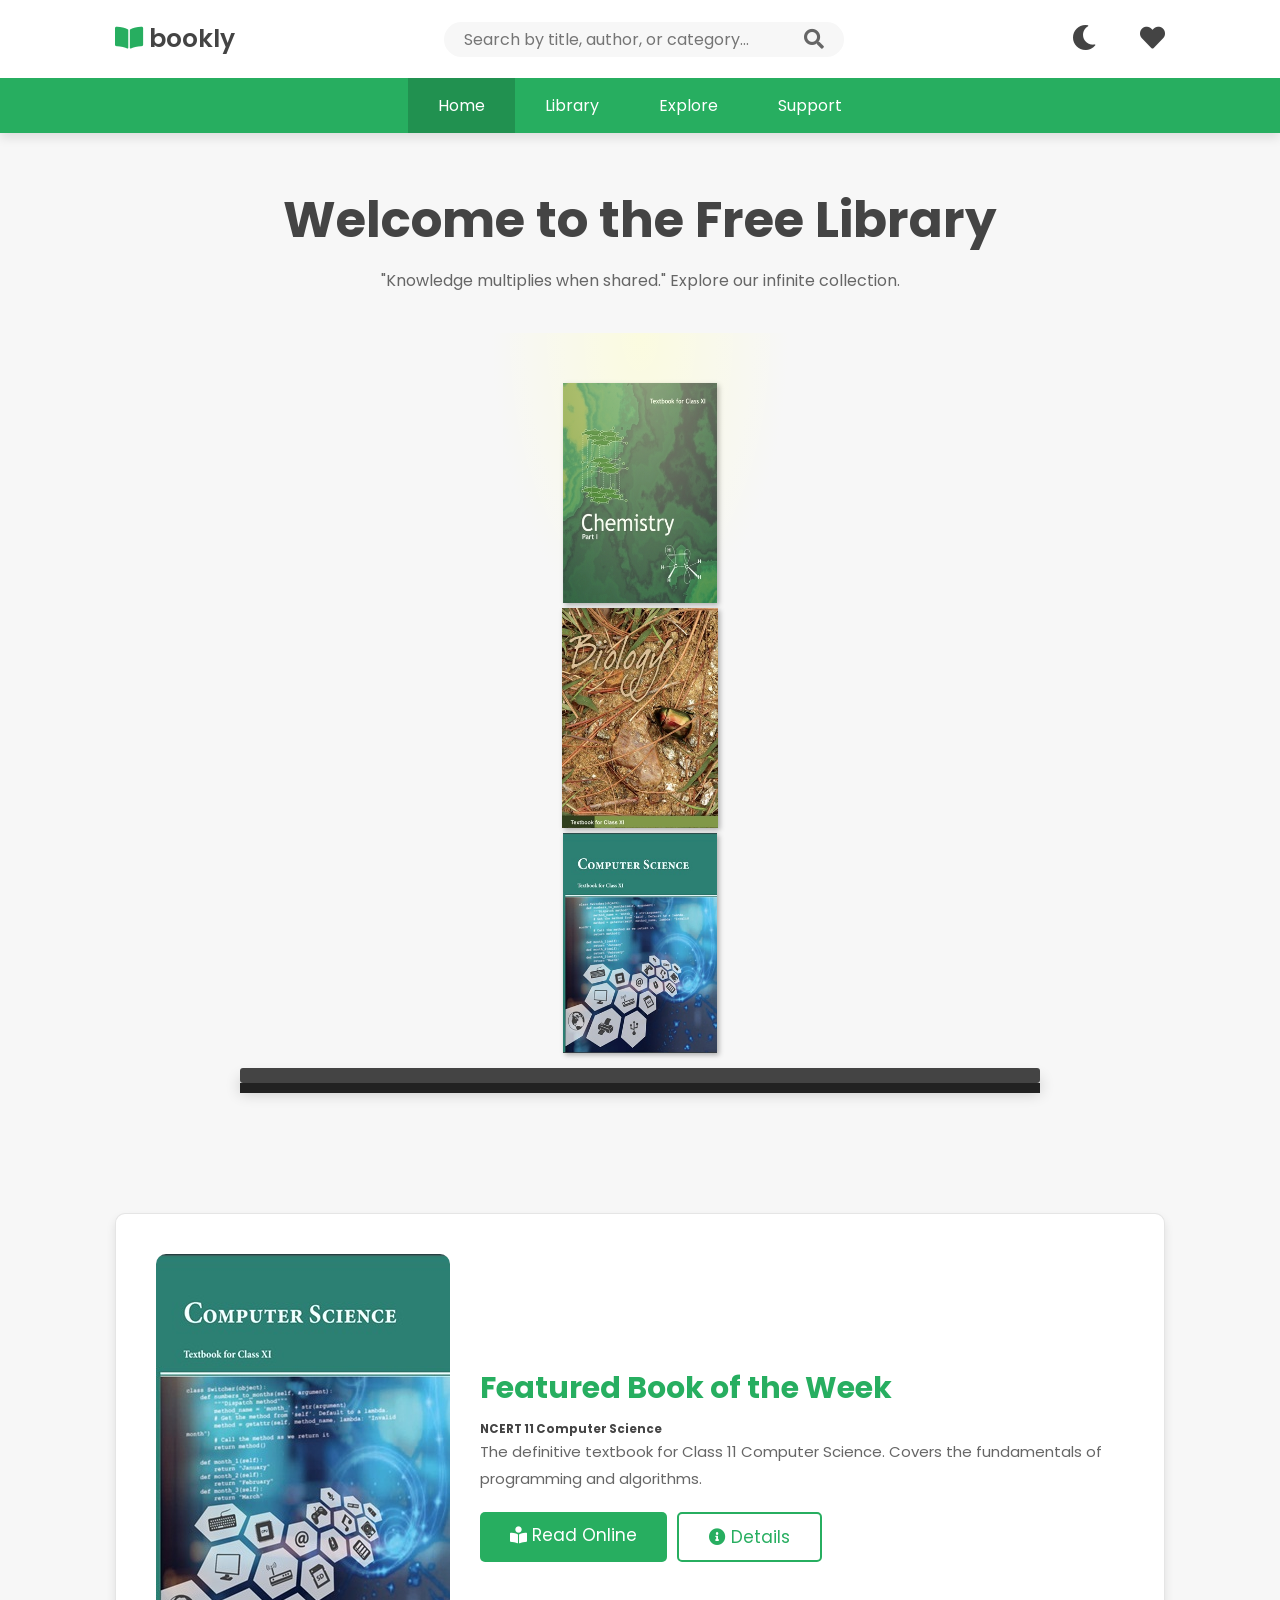
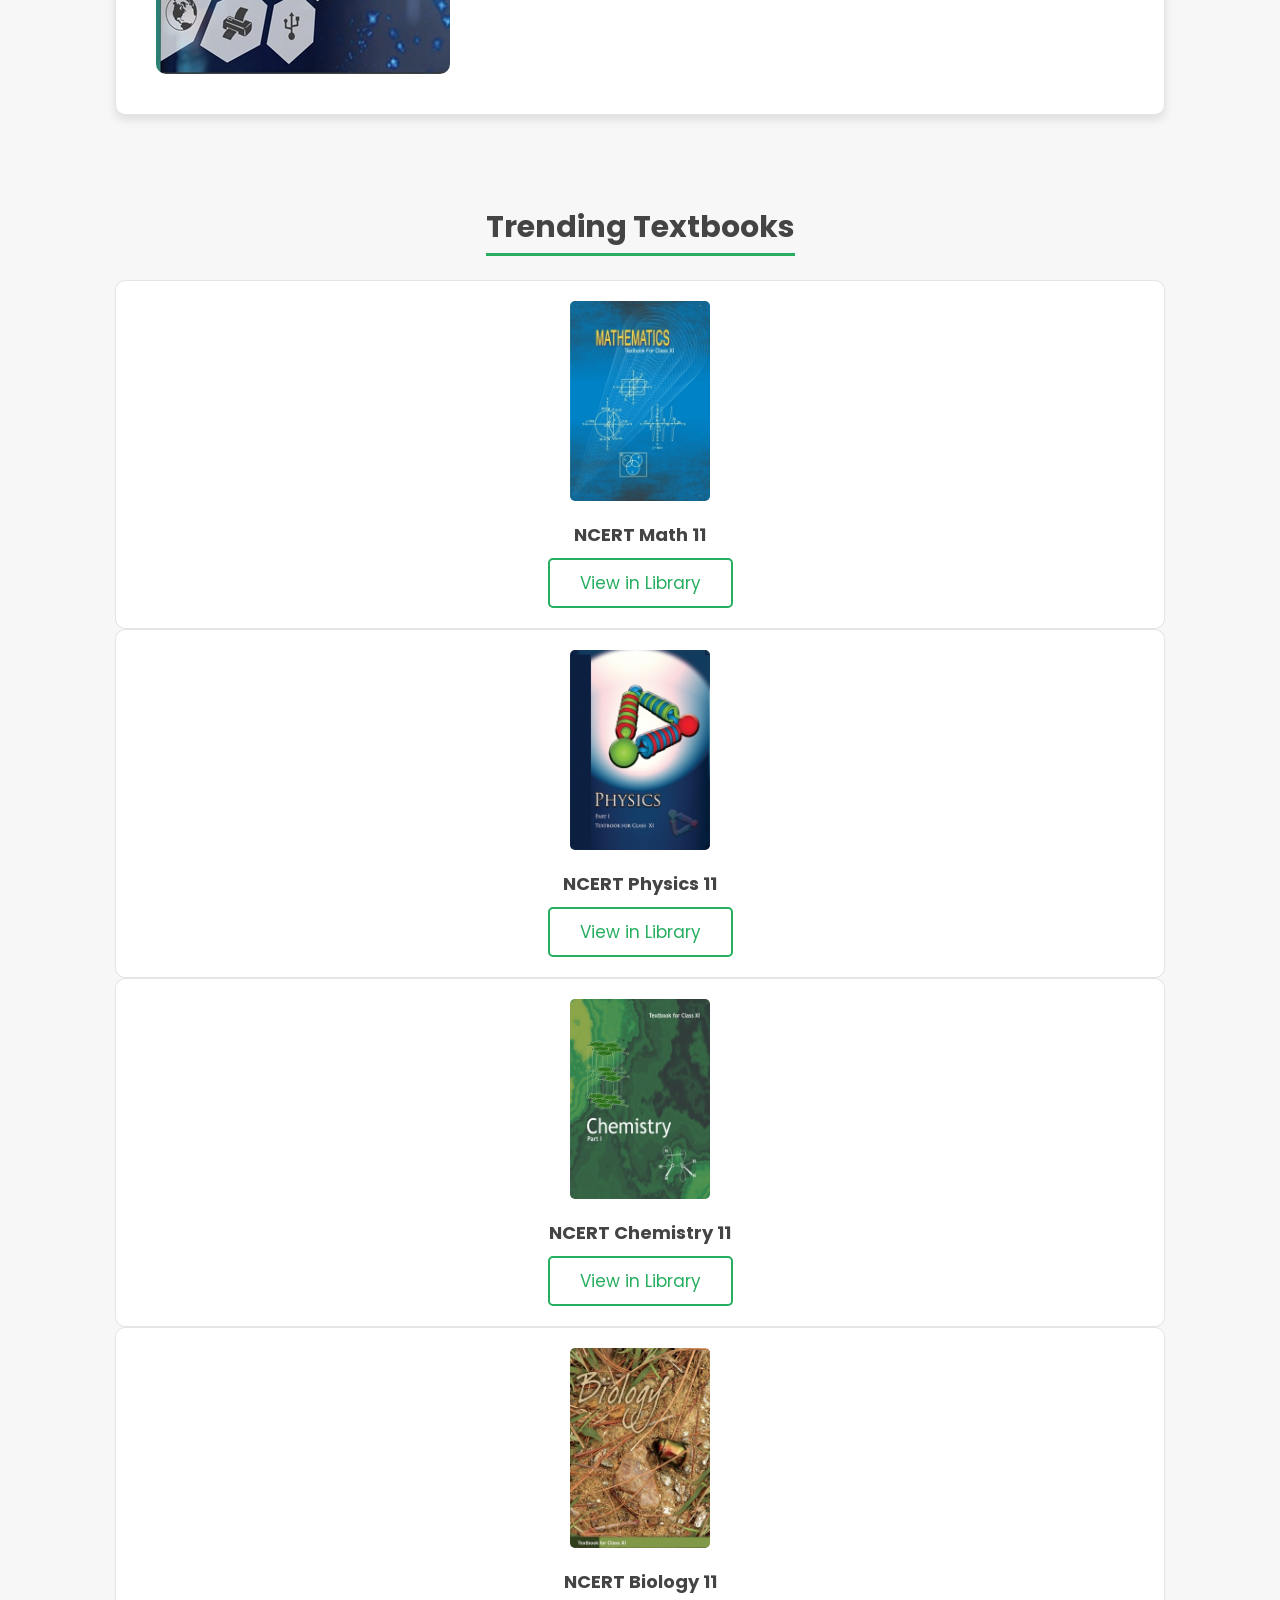
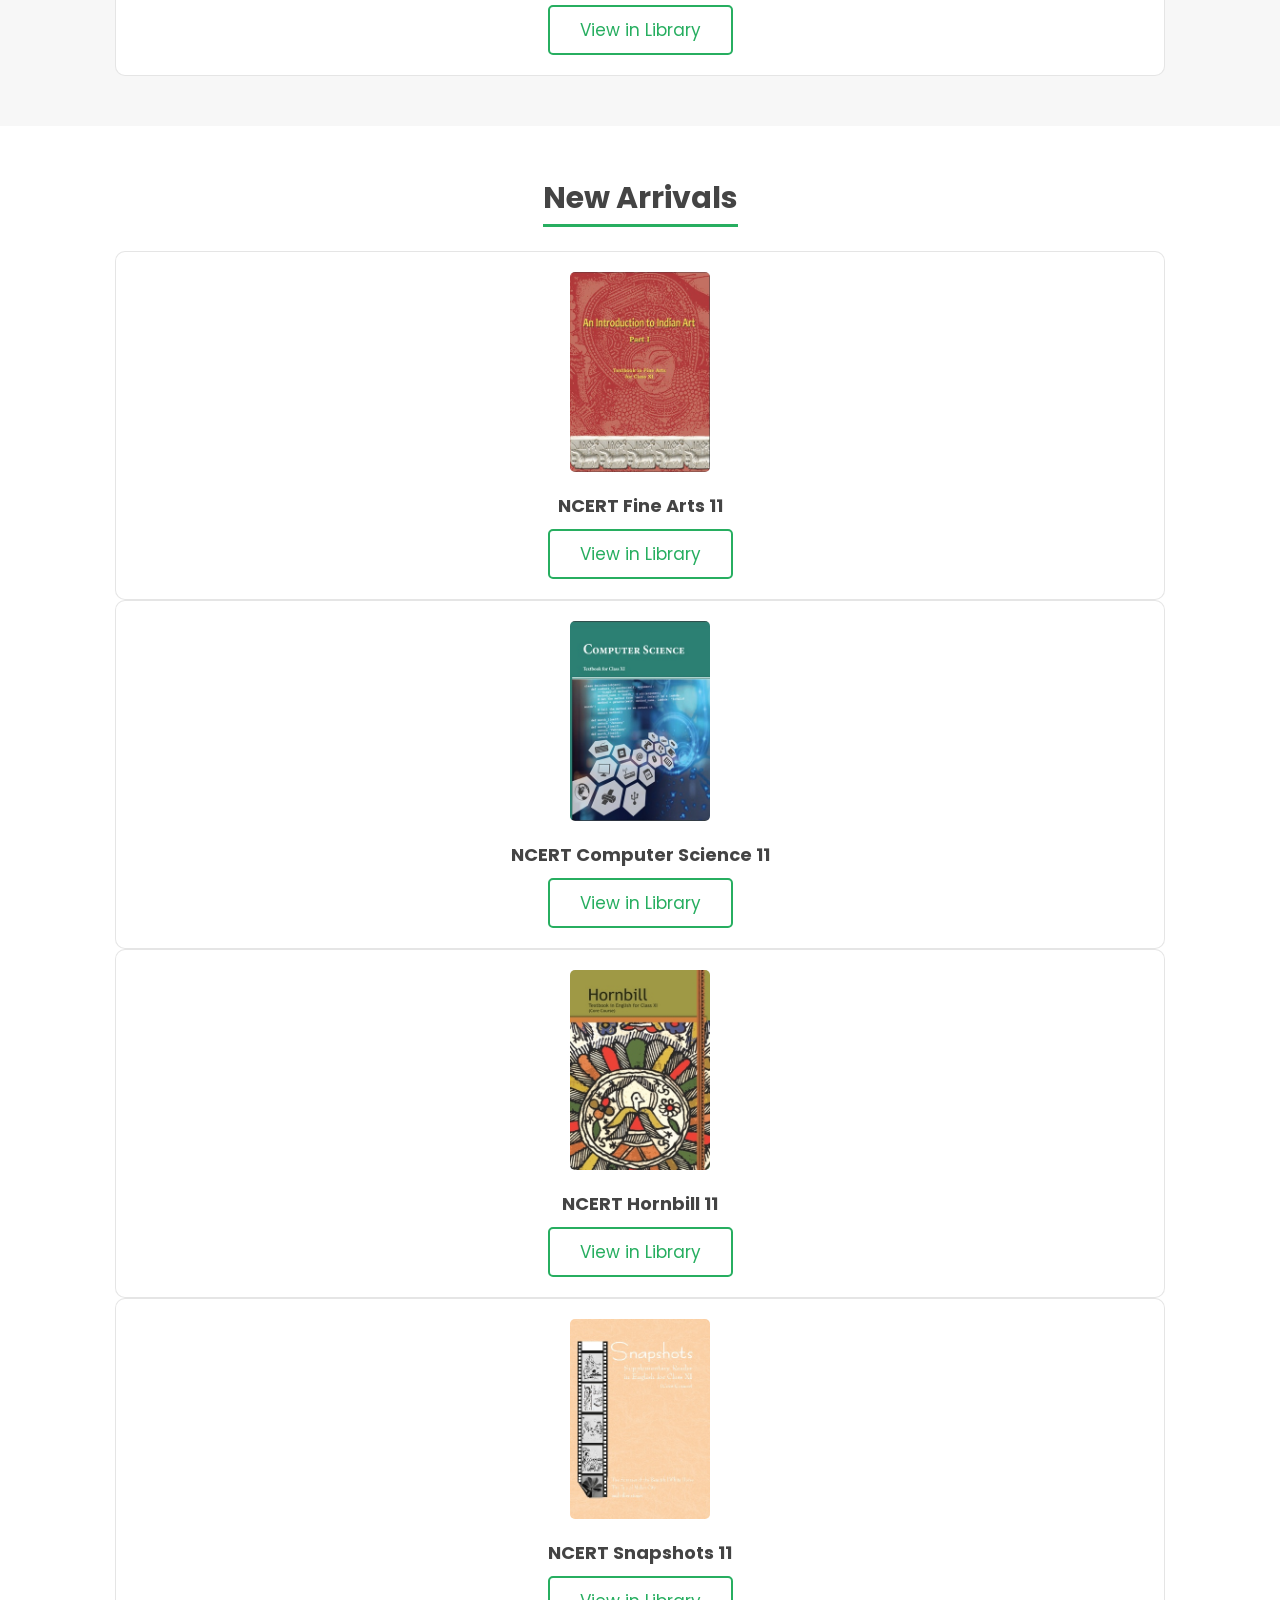
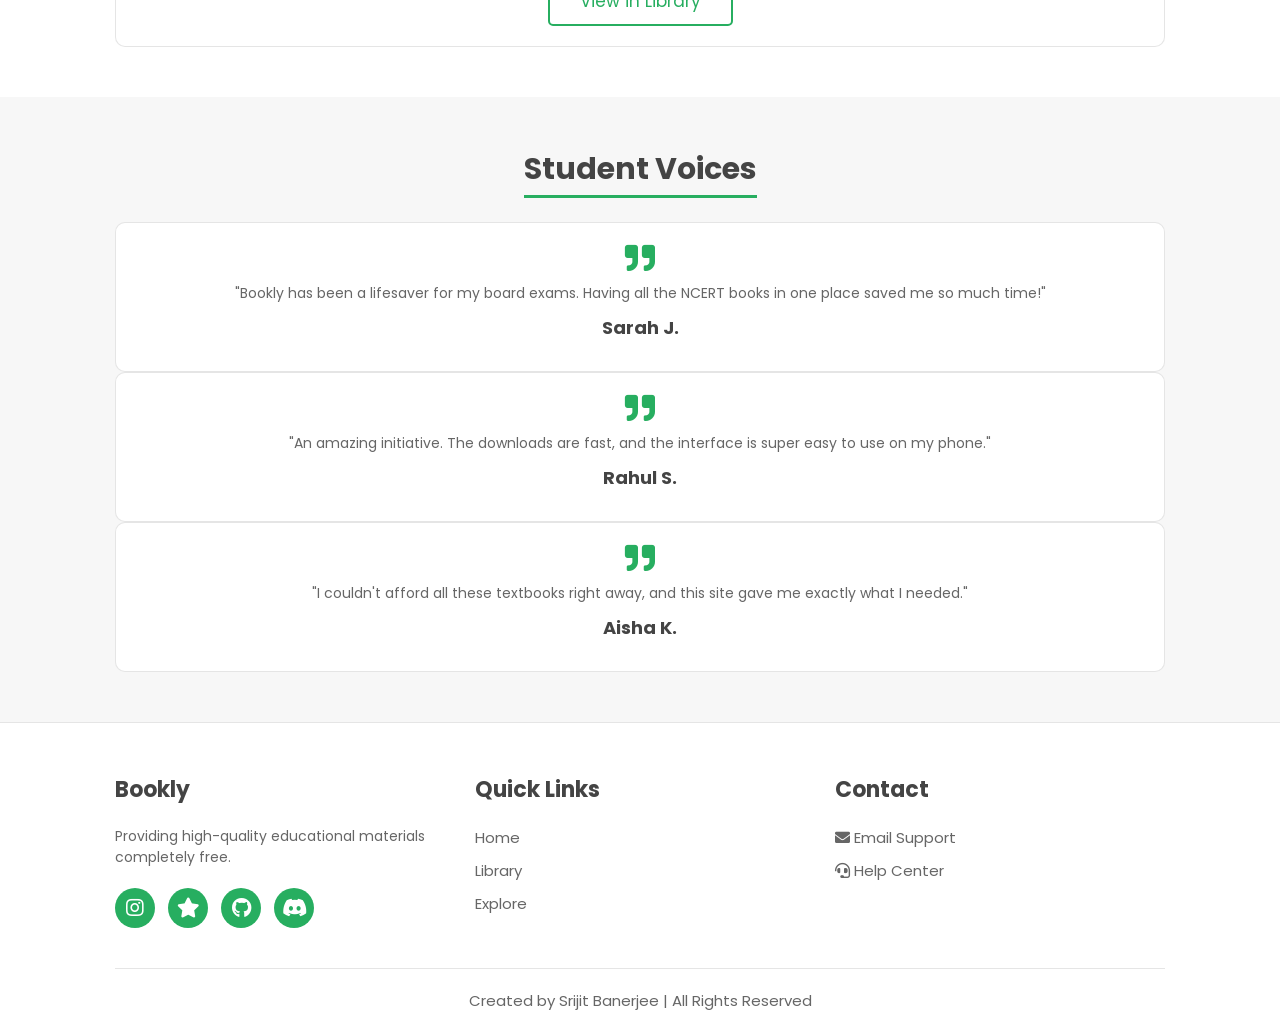
==== commit 920902c9: "Final polishing and details addition done, dummies replaced with actual textbooks" ====
--- a/index.html
+++ b/index.html
@@ -70,20 +70,20 @@
         <section>
             <h2 class="heading"><span>Trending Textbooks</span></h2>
             <div class="swiper trending-slider"><div class="swiper-wrapper">
-                <div class="swiper-slide book-card"><img src="https://placehold.co/200x300/eee/333?text=Math+11"><h3>NCERT Math 11</h3><a href="library.html" class="btn outline">View in Library</a></div>
-                <div class="swiper-slide book-card"><img src="https://placehold.co/200x300/eee/333?text=Physics+11"><h3>NCERT Physics 11</h3><a href="library.html" class="btn outline">View in Library</a></div>
-                <div class="swiper-slide book-card"><img src="https://placehold.co/200x300/eee/333?text=Chem+11"><h3>NCERT Chem 11</h3><a href="library.html" class="btn outline">View in Library</a></div>
-                <div class="swiper-slide book-card"><img src="https://placehold.co/200x300/eee/333?text=Bio+11"><h3>NCERT Bio 11</h3><a href="library.html" class="btn outline">View in Library</a></div>
+                <div class="swiper-slide book-card"><img src="image/11/book-1.png" alt="11 Math Part 1"><h3>NCERT Math 11</h3><a href="library.html" class="btn outline">View in Library</a></div>
+                <div class="swiper-slide book-card"><img src="image/11/book-2A.png" alt="11 Physics Part 1"><h3>NCERT Physics 11</h3><a href="library.html" class="btn outline">View in Library</a></div>
+                <div class="swiper-slide book-card"><img src="image/11/book-3A.png" alt="11 Chemistry Part 1"><h3>NCERT Chemistry 11</h3><a href="library.html" class="btn outline">View in Library</a></div>
+                <div class="swiper-slide book-card"><img src="image/11/book-5.jpg" alt="11 Biology"><h3>NCERT Biology 11</h3><a href="library.html" class="btn outline">View in Library</a></div>
             </div></div>
         </section>
 
         <section style="background: var(--card-bg);">
             <h2 class="heading"><span>New Arrivals</span></h2>
             <div class="swiper arrivals-slider"><div class="swiper-wrapper">
-                <div class="swiper-slide book-card"><img src="https://placehold.co/200x300/eee/333?text=Geo+9"><h3>Geography 9</h3><a href="library.html" class="btn outline">View in Library</a></div>
-                <div class="swiper-slide book-card"><img src="https://placehold.co/200x300/eee/333?text=Hist+9"><h3>History 9</h3><a href="library.html" class="btn outline">View in Library</a></div>
-                <div class="swiper-slide book-card"><img src="https://placehold.co/200x300/eee/333?text=Civics+9"><h3>Civics 9</h3><a href="library.html" class="btn outline">View in Library</a></div>
-                <div class="swiper-slide book-card"><img src="https://placehold.co/200x300/eee/333?text=Econ+9"><h3>Economics 9</h3><a href="library.html" class="btn outline">View in Library</a></div>
+                <div class="swiper-slide book-card"><img src="image/11/book-7.jpg" alt="11 Fine Arts"><h3>NCERT Fine Arts 11</h3><a href="library.html" class="btn outline">View in Library</a></div>
+                <div class="swiper-slide book-card"><img src="image/11/book-6.jpg" alt="11 Computer Science"><h3>NCERT Computer Science 11</h3><a href="library.html" class="btn outline">View in Library</a></div>
+                <div class="swiper-slide book-card"><img src="image/11/book-4A.png" alt="11 Hornbill"><h3>NCERT Hornbill 11</h3><a href="library.html" class="btn outline">View in Library</a></div>
+                <div class="swiper-slide book-card"><img src="image/11/book-4B.jpg" alt="11 Snapshots"><h3>NCERT Snapshots 11</h3><a href="library.html" class="btn outline">View in Library</a></div>
             </div></div>
         </section>
 
@@ -146,10 +146,10 @@
                 <h3>Bookly</h3>
                 <p style="font-size: 1.4rem; color: var(--text-light); margin-bottom: 2rem;">Providing high-quality educational materials completely free.</p>
                 <div class="social-icons">
-                    <a href="#"><i class="fab fa-instagram"></i></a>
-                    <a href="#" title="Stardance"><i class="fas fa-star"></i></a>
-                    <a href="#"><i class="fab fa-github"></i></a>
-                    <a href="#"><i class="fab fa-discord"></i></a>
+                   <a href="https://instagram.com/iamsrijitbanerjee/"><i class="fab fa-instagram"></i></a>
+                    <a href="https://stardance.hackclub.com/@iamsrijitbanerjee/" title="Stardance"><i class="fas fa-star"></i></a>
+                    <a href="https://github.com/iamsrijitbanerjee/" title="GitHub"><i class="fab fa-github"></i></a>
+                    <a href="https://discord.com/users/1263149257947615284" title="Discord"><i class="fab fa-discord"></i></a>
                 </div>
             </div>
             <div class="box">
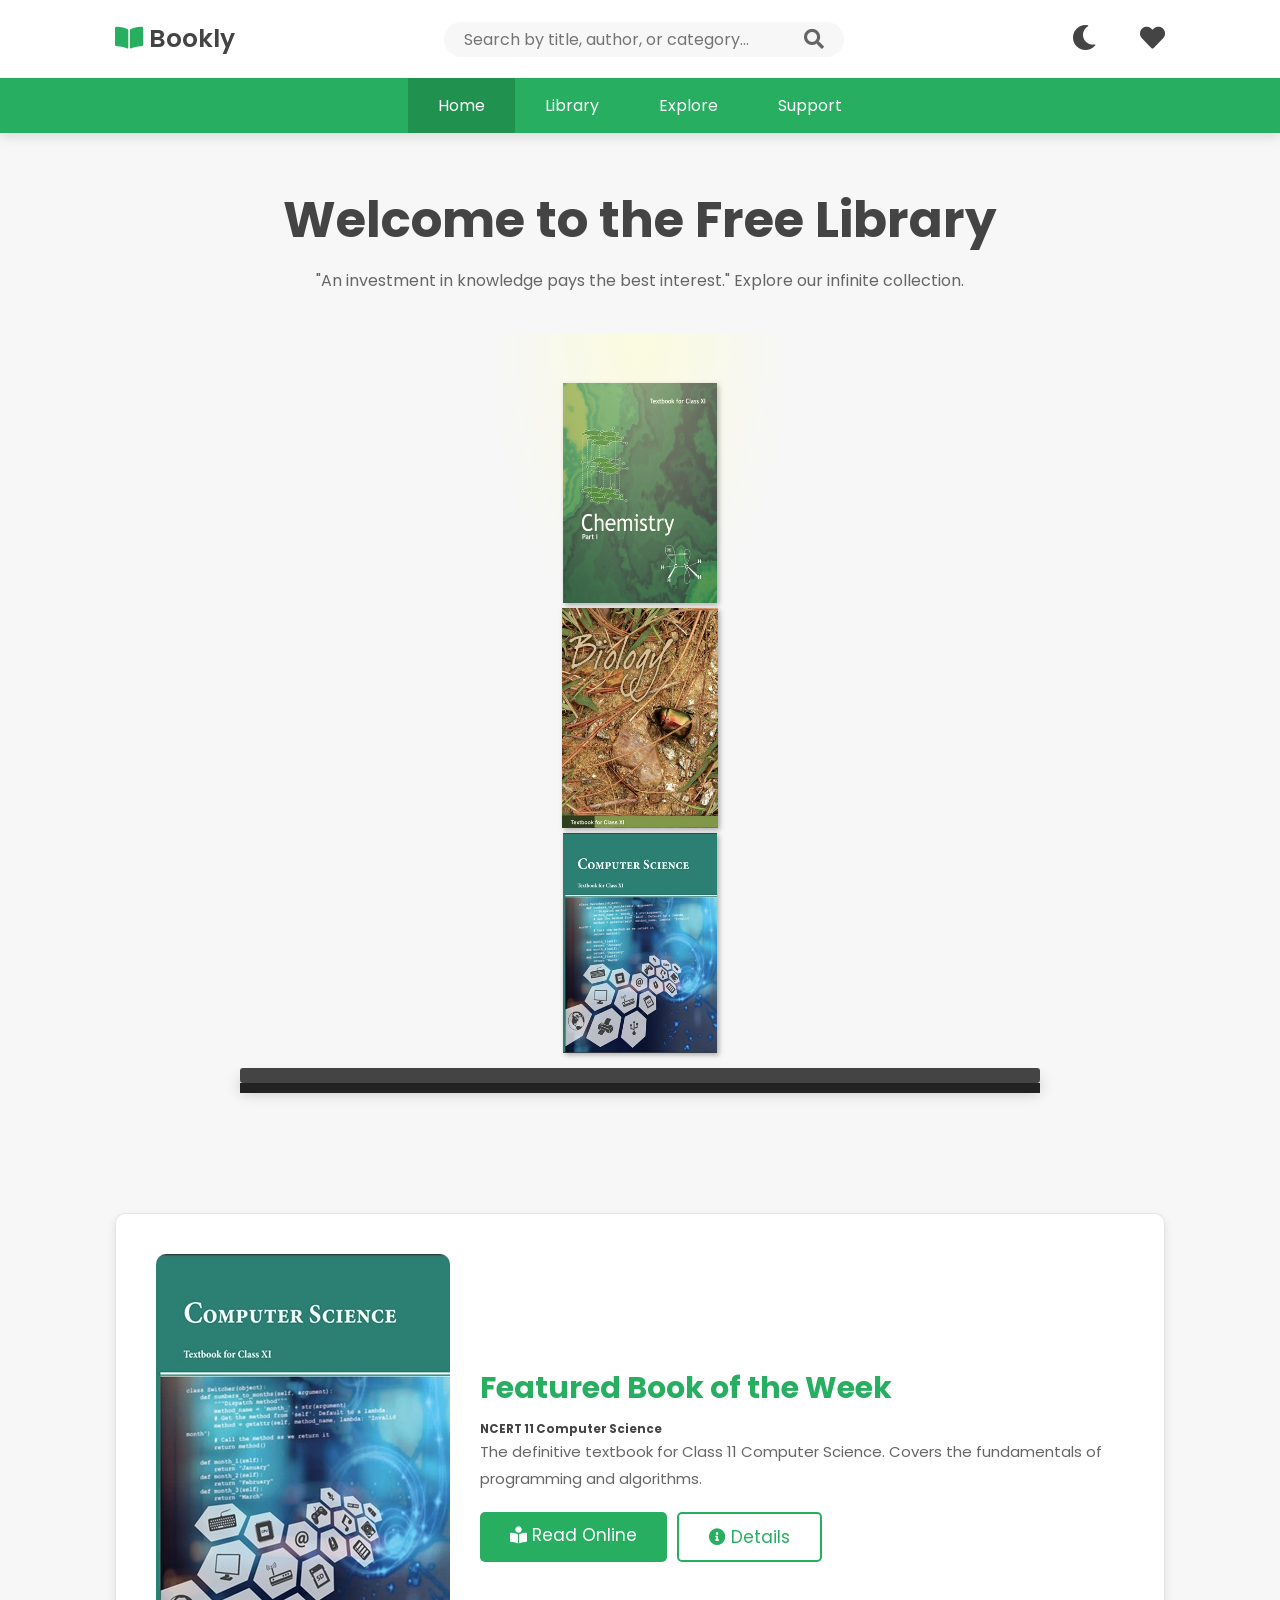
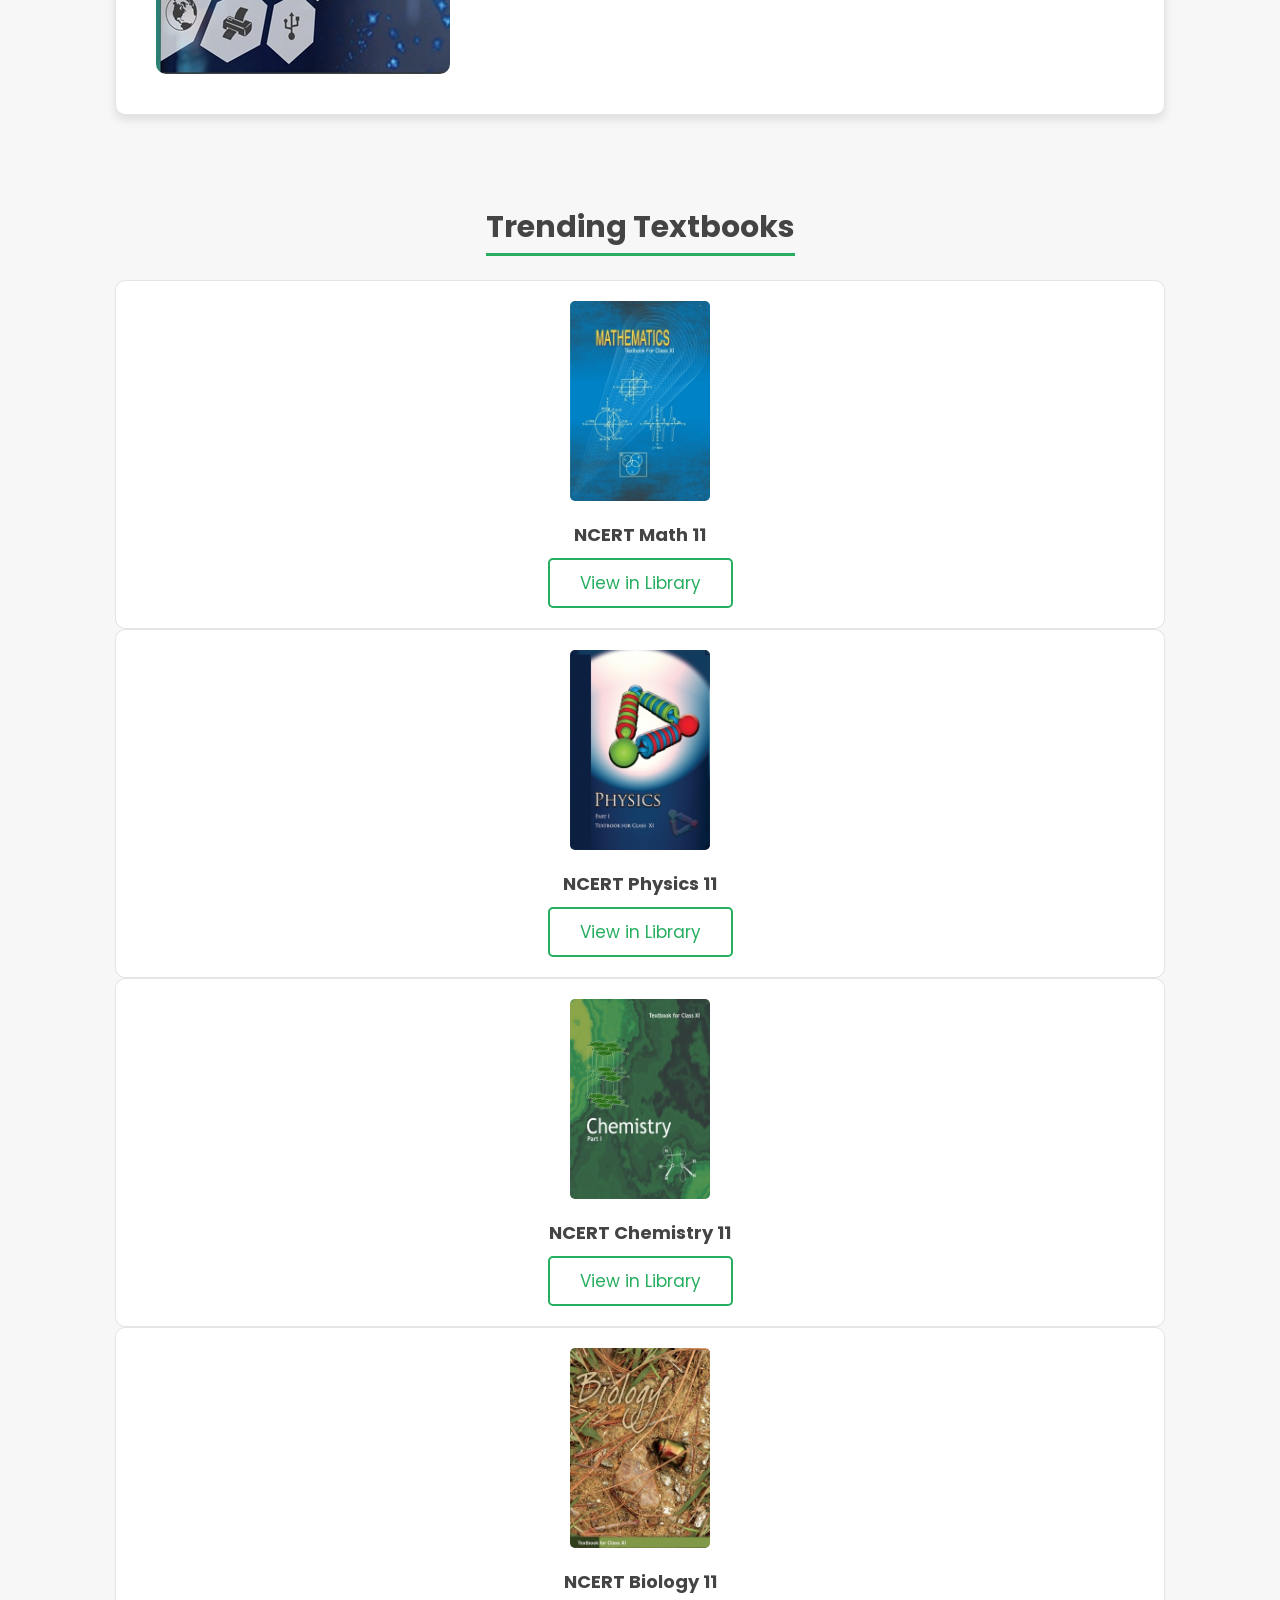
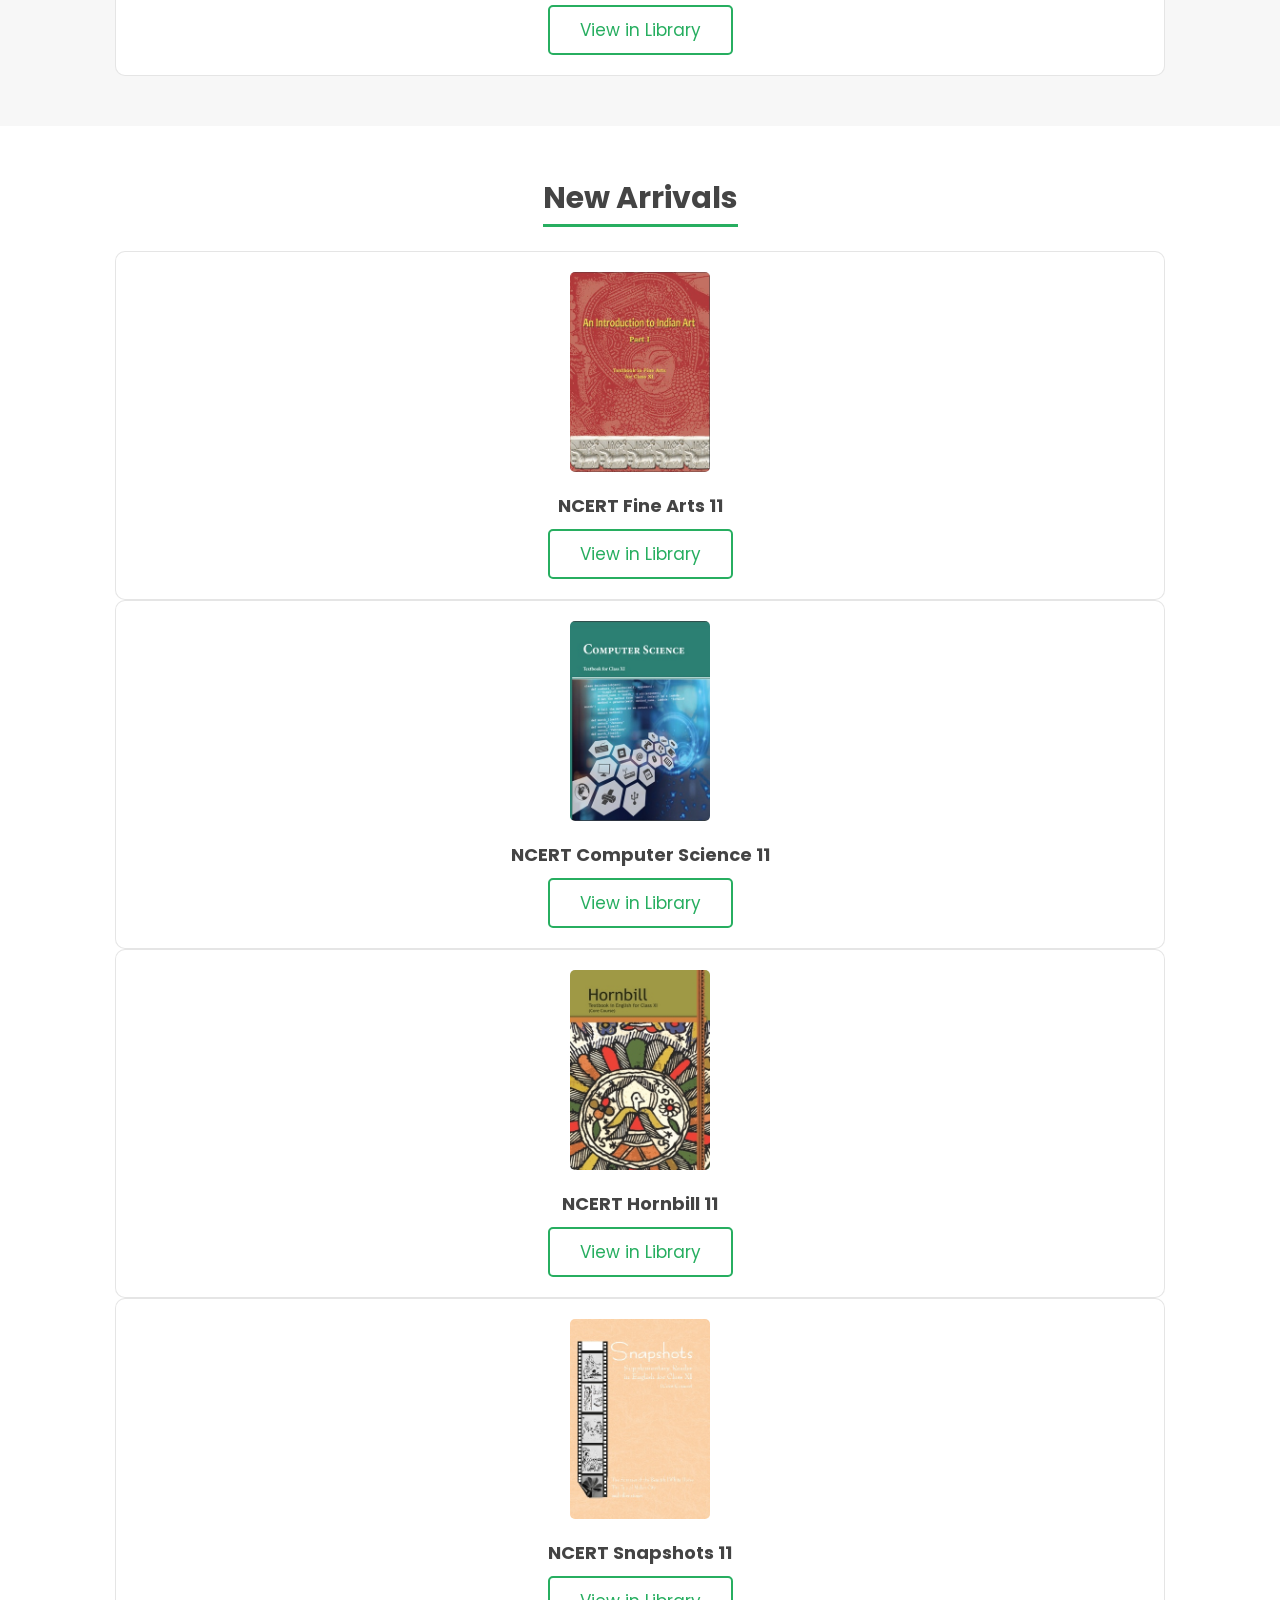
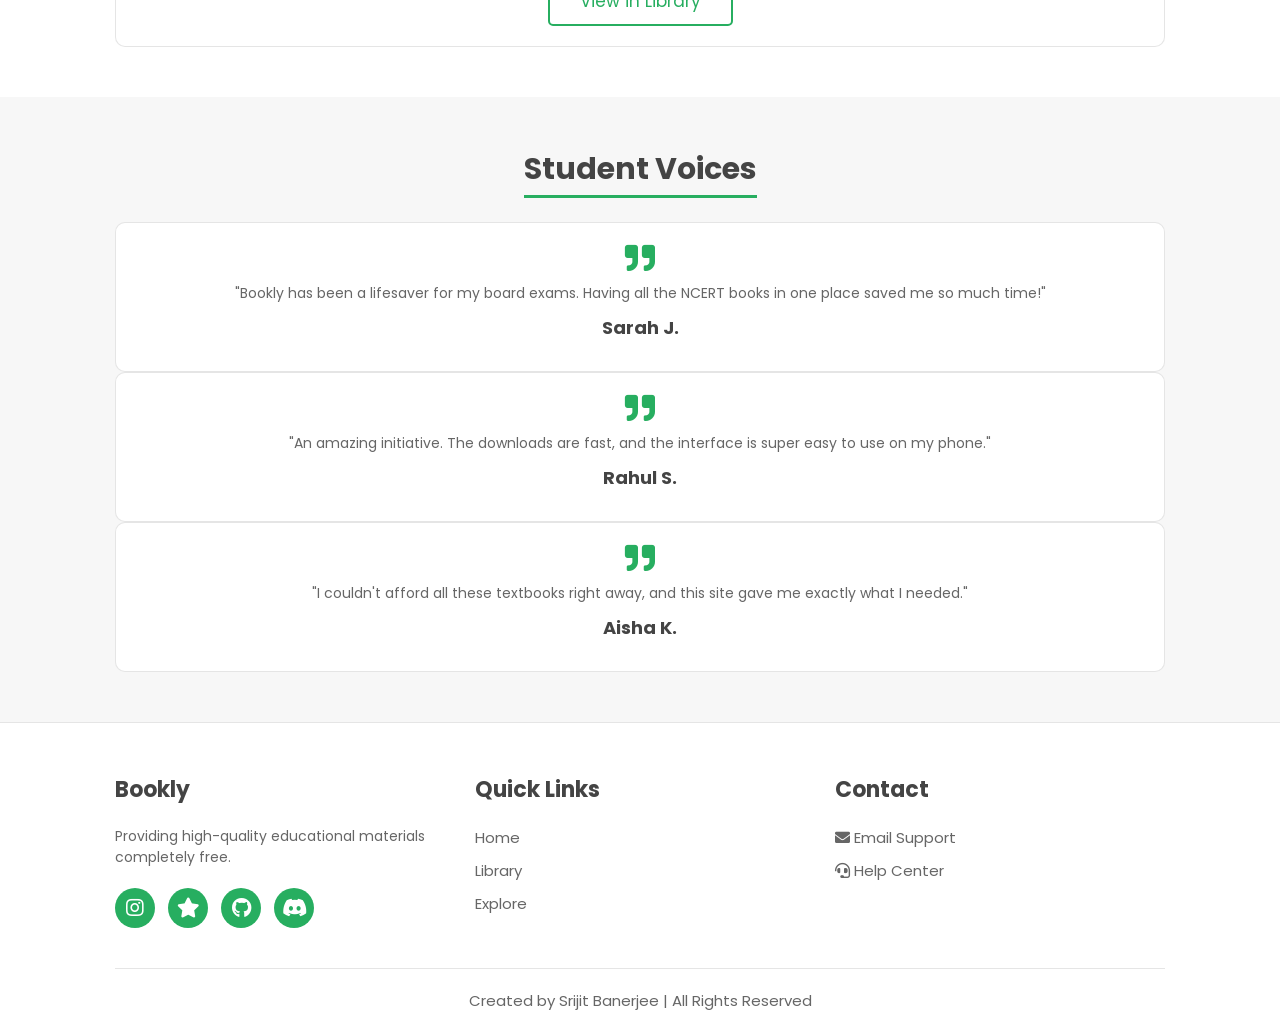
==== commit 70789dca: "Final polishing and Minor fixes" ====
--- a/index.html
+++ b/index.html
@@ -25,7 +25,7 @@
 
     <header class="header">
         <div class="header-1">
-            <a href="index.html" class="logo"><i class="fas fa-book-open"></i> bookly</a>
+            <a href="index.html" class="logo"><i class="fas fa-book-open"></i> Bookly</a>
             
             <form action="" class="search-form">
                 <input type="search" placeholder="Search by title, author, or category..." id="search-box">
@@ -49,7 +49,7 @@
     <main>
         <section class="home" style="text-align: center;">
             <h1 style="font-size: 5rem; margin-bottom: 1rem;">Welcome to the Free Library</h1>
-            <p style="font-size: 1.6rem; color: var(--text-light); margin-bottom: 2rem;">"Knowledge multiplies when shared." Explore our infinite collection.</p>
+            <p style="font-size: 1.6rem; color: var(--text-light); margin-bottom: 2rem;">"An investment in knowledge pays the best interest." Explore our infinite collection.</p>
             
             <div class="shelf-container">
                 <div class="spotlight"></div>
